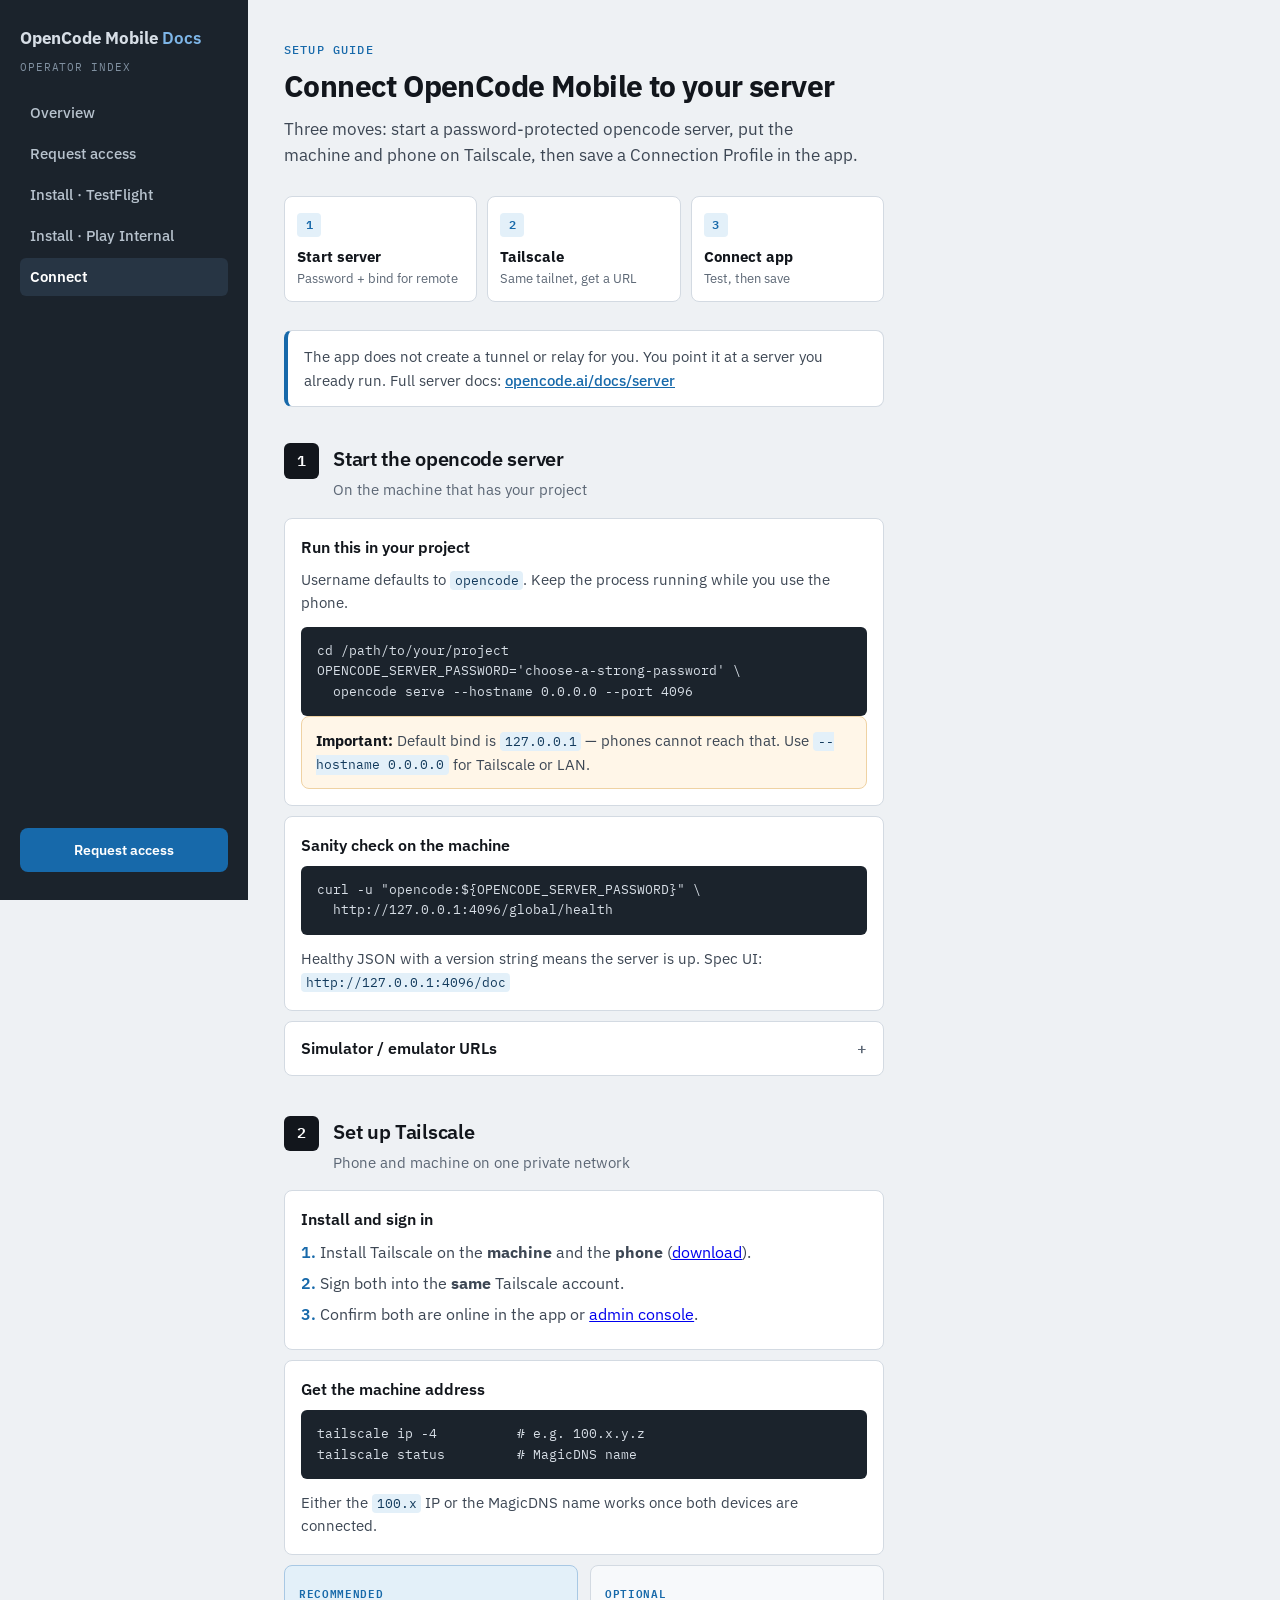
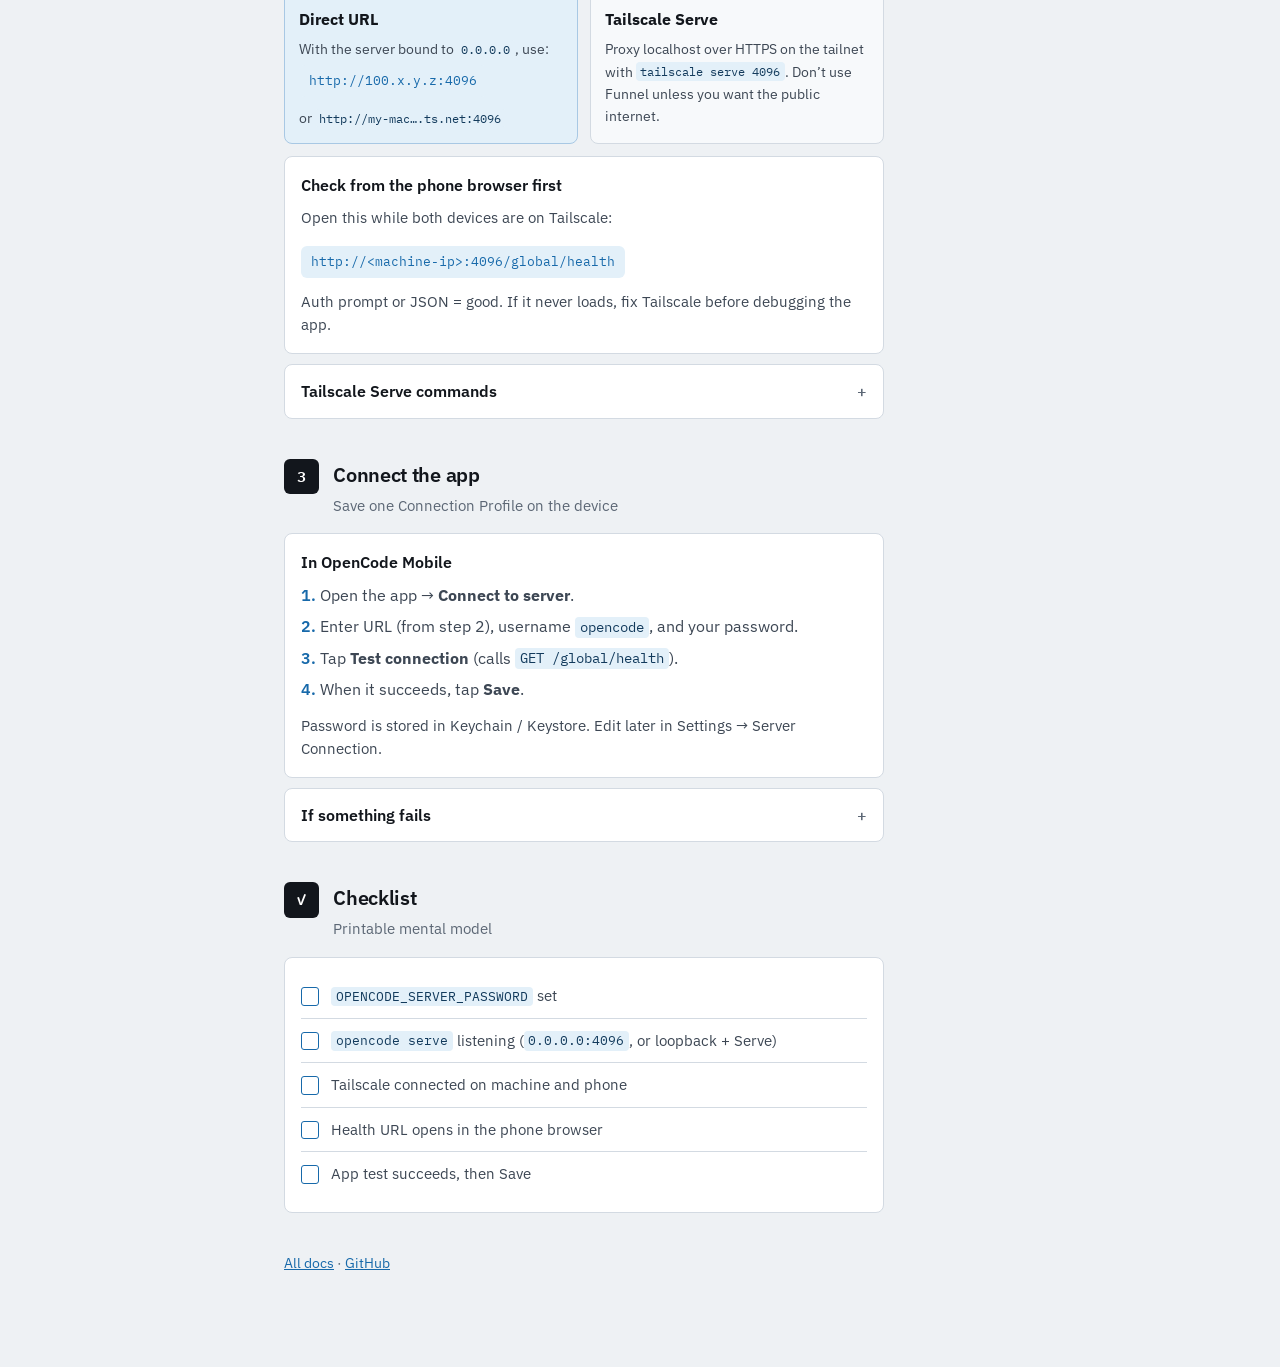
==== connecting/index.html @ 9c643775 "Open the platform chooser only from the Request access CTA. Co-authored-by: Cursor <cursoragent@curs" ====
<!doctype html>
<html lang="en">
<head>
<meta charset="utf-8">
<meta name="viewport" content="width=device-width, initial-scale=1">
<title>Connect OpenCode Mobile</title>
<link rel="preconnect" href="https://fonts.googleapis.com">
<link rel="preconnect" href="https://fonts.gstatic.com" crossorigin>
<link href="https://fonts.googleapis.com/css2?family=IBM+Plex+Mono:wght@400;500;600&family=IBM+Plex+Sans:wght@400;500;600;700&display=swap" rel="stylesheet">
<link rel="stylesheet" href="../assets/site.css">
</head>
<body>
  <div class="shell">
    <aside class="site-rail">
      <a class="site-brand" href="../">OpenCode Mobile <span>Docs</span></a>
      <div class="site-tag">Operator index</div>
      <nav class="site-nav" aria-label="Site">
        <a href="../">Overview</a>
        <a href="../request-access/">Request access</a>
        <a href="../install-testflight/">Install · TestFlight</a>
        <a href="../install-play-internal/">Install · Play Internal</a>
        <a href="../connecting/" aria-current="page">Connect</a>
      </nav>
      <a class="site-access" href="../request-access/">Request access</a>
    </aside>
    <main class="page">
    <div class="eyebrow">Setup guide</div>
    <h1>Connect OpenCode Mobile to your server</h1>
    <p class="lede">
      Three moves: start a password-protected opencode server, put the machine and phone on Tailscale, then save a Connection Profile in the app.
    </p>

    <div class="path" aria-label="Steps">
      <a href="#server">
        <span class="n">1</span>
        <strong>Start server</strong>
        <span>Password + bind for remote</span>
      </a>
      <a href="#tailscale">
        <span class="n">2</span>
        <strong>Tailscale</strong>
        <span>Same tailnet, get a URL</span>
      </a>
      <a href="#app">
        <span class="n">3</span>
        <strong>Connect app</strong>
        <span>Test, then save</span>
      </a>
    </div>

    <p class="note">
      The app does not create a tunnel or relay for you. You point it at a server you already run.
      Full server docs: <a href="https://opencode.ai/docs/server/">opencode.ai/docs/server</a>
    </p>

    <section id="server">
      <div class="section-head">
        <div class="step-badge">1</div>
        <div>
          <h2>Start the opencode server</h2>
          <p>On the machine that has your project</p>
        </div>
      </div>

      <div class="card">
        <h3>Run this in your project</h3>
        <p>Username defaults to <code>opencode</code>. Keep the process running while you use the phone.</p>
        <pre><code>cd /path/to/your/project
OPENCODE_SERVER_PASSWORD='choose-a-strong-password' \
  opencode serve --hostname 0.0.0.0 --port 4096</code></pre>
        <p class="callout">
          <strong>Important:</strong> Default bind is <code>127.0.0.1</code> — phones cannot reach that.
          Use <code>--hostname 0.0.0.0</code> for Tailscale or LAN.
        </p>
      </div>

      <div class="card">
        <h3>Sanity check on the machine</h3>
        <pre><code>curl -u "opencode:${OPENCODE_SERVER_PASSWORD}" \
  http://127.0.0.1:4096/global/health</code></pre>
        <p style="margin-top:12px;margin-bottom:0">Healthy JSON with a version string means the server is up. Spec UI: <code>http://127.0.0.1:4096/doc</code></p>
      </div>

      <details>
        <summary>Simulator / emulator URLs</summary>
        <div class="body">
          <table>
            <thead>
              <tr><th>Target</th><th>Base URL</th></tr>
            </thead>
            <tbody>
              <tr><td>iOS Simulator (same Mac)</td><td><code>http://127.0.0.1:4096</code></td></tr>
              <tr><td>Android emulator</td><td><code>http://10.0.2.2:4096</code></td></tr>
              <tr><td>Physical phone</td><td>Tailscale URL in step 2</td></tr>
            </tbody>
          </table>
          <p style="margin:12px 0 0;color:var(--ink-soft);font-size:0.92rem">
            Don’t expose plain public HTTP on the open internet.
          </p>
        </div>
      </details>
    </section>

    <section id="tailscale">
      <div class="section-head">
        <div class="step-badge">2</div>
        <div>
          <h2>Set up Tailscale</h2>
          <p>Phone and machine on one private network</p>
        </div>
      </div>

      <div class="card">
        <h3>Install and sign in</h3>
        <ol class="clean">
          <li>Install Tailscale on the <strong>machine</strong> and the <strong>phone</strong> (<a href="https://tailscale.com/download">download</a>).</li>
          <li>Sign both into the <strong>same</strong> Tailscale account.</li>
          <li>Confirm both are online in the app or <a href="https://login.tailscale.com/admin/machines">admin console</a>.</li>
        </ol>
      </div>

      <div class="card">
        <h3>Get the machine address</h3>
        <pre><code>tailscale ip -4          # e.g. 100.x.y.z
tailscale status         # MagicDNS name</code></pre>
        <p style="margin-top:12px;margin-bottom:0">
          Either the <code>100.x</code> IP or the MagicDNS name works once both devices are connected.
        </p>
      </div>

      <div class="grid-2">
        <div class="option preferred">
          <span class="label">Recommended</span>
          <h3>Direct URL</h3>
          <p>With the server bound to <code>0.0.0.0</code>, use:</p>
          <div class="url-pill">http://100.x.y.z:4096</div>
          <p style="margin-top:10px">or <code>http://my-mac….ts.net:4096</code></p>
        </div>
        <div class="option">
          <span class="label">Optional</span>
          <h3>Tailscale Serve</h3>
          <p>Proxy localhost over HTTPS on the tailnet with <code>tailscale serve 4096</code>. Don’t use Funnel unless you want the public internet.</p>
        </div>
      </div>

      <div class="card" style="margin-top:12px">
        <h3>Check from the phone browser first</h3>
        <p>Open this while both devices are on Tailscale:</p>
        <div class="url-pill">http://&lt;machine-ip&gt;:4096/global/health</div>
        <p style="margin-top:12px;margin-bottom:0">
          Auth prompt or JSON = good. If it never loads, fix Tailscale before debugging the app.
        </p>
      </div>

      <details>
        <summary>Tailscale Serve commands</summary>
        <div class="body">
          <pre><code># Terminal 1 — loopback is fine behind Serve
OPENCODE_SERVER_PASSWORD='…' \
  opencode serve --hostname 127.0.0.1 --port 4096

# Terminal 2
tailscale serve 4096</code></pre>
          <p style="margin:12px 0 0;color:var(--ink-soft);font-size:0.92rem">
            Use the HTTPS URL Tailscale prints. Needs HTTPS certs enabled for the tailnet.
            See <a href="https://tailscale.com/docs/features/tailscale-serve">Tailscale Serve</a>.
          </p>
        </div>
      </details>
    </section>

    <section id="app">
      <div class="section-head">
        <div class="step-badge">3</div>
        <div>
          <h2>Connect the app</h2>
          <p>Save one Connection Profile on the device</p>
        </div>
      </div>

      <div class="card">
        <h3>In OpenCode Mobile</h3>
        <ol class="clean">
          <li>Open the app → <strong>Connect to server</strong>.</li>
          <li>Enter URL (from step 2), username <code>opencode</code>, and your password.</li>
          <li>Tap <strong>Test connection</strong> (calls <code>GET /global/health</code>).</li>
          <li>When it succeeds, tap <strong>Save</strong>.</li>
        </ol>
        <p style="margin-top:12px;margin-bottom:0">
          Password is stored in Keychain / Keystore. Edit later in Settings → Server Connection.
        </p>
      </div>

      <details>
        <summary>If something fails</summary>
        <div class="body">
          <table>
            <thead>
              <tr><th>Symptom</th><th>Likely cause</th></tr>
            </thead>
            <tbody>
              <tr>
                <td>Unreachable / timeout</td>
                <td>Server down; still on <code>127.0.0.1</code>; Tailscale offline; wrong IP/port</td>
              </tr>
              <tr>
                <td>Authentication failed</td>
                <td>Wrong password or username</td>
              </tr>
              <tr>
                <td>Works in simulator, not phone</td>
                <td>Phone needs Tailscale URL, not localhost</td>
              </tr>
              <tr>
                <td>Android emulator can’t reach host</td>
                <td>Use <code>http://10.0.2.2:4096</code></td>
              </tr>
            </tbody>
          </table>
        </div>
      </details>
    </section>

    <section id="checklist">
      <div class="section-head">
        <div class="step-badge">✓</div>
        <div>
          <h2>Checklist</h2>
          <p>Printable mental model</p>
        </div>
      </div>
      <div class="card">
        <ul class="checklist">
          <li><span class="box" aria-hidden="true"></span><span><code>OPENCODE_SERVER_PASSWORD</code> set</span></li>
          <li><span class="box" aria-hidden="true"></span><span><code>opencode serve</code> listening (<code>0.0.0.0:4096</code>, or loopback + Serve)</span></li>
          <li><span class="box" aria-hidden="true"></span><span>Tailscale connected on machine and phone</span></li>
          <li><span class="box" aria-hidden="true"></span><span>Health URL opens in the phone browser</span></li>
          <li><span class="box" aria-hidden="true"></span><span>App test succeeds, then Save</span></li>
        </ul>
      </div>
    </section>

    <p class="footer">
      <a href="../">All docs</a>
      · <a href="https://github.com/opencode-mobile/opencode-mobile-docs">GitHub</a>
    </p>
  </main>
  </div>
</body>
</html>
---- assets/site.css ----
:root {
  --ink: #12161c;
  --ink-soft: #3d4754;
  --muted: #5c6775;
  --line: #d3dae2;
  --paper: #eef1f4;
  --card: #ffffff;
  --accent: #1769aa;
  --accent-soft: #e3f0f9;
  --rail: #1b232c;
  --rail-ink: #d7dee6;
  --rail-muted: #8090a0;
  --warn-bg: #fff6e8;
  --warn-ink: #7a4a00;
  --warn-line: #efd2a3;
  --code-bg: #1b232c;
  --code-ink: #d7dee6;
  --radius: 8px;
  --shadow: none;
  --rail-width: 248px;
}

* { box-sizing: border-box; }

body {
  margin: 0;
  font-family: "IBM Plex Sans", ui-sans-serif, system-ui, -apple-system, "Segoe UI", sans-serif;
  background: var(--paper);
  color: var(--ink);
  line-height: 1.55;
}

.shell {
  display: grid;
  grid-template-columns: var(--rail-width) 1fr;
  min-height: 100vh;
}

.site-rail {
  position: sticky;
  top: 0;
  height: 100vh;
  overflow: auto;
  background: var(--rail);
  color: var(--rail-ink);
  padding: 28px 20px;
  display: flex;
  flex-direction: column;
}

.site-brand {
  text-decoration: none;
  color: var(--rail-ink);
  font-weight: 700;
  font-size: 1.05rem;
  letter-spacing: -0.01em;
  line-height: 1.25;
}

.site-brand:hover { color: #fff; }

.site-brand span {
  color: #7eb6e8;
  font-weight: 600;
}

.site-tag {
  font-family: "IBM Plex Mono", ui-monospace, monospace;
  font-size: 0.7rem;
  letter-spacing: 0.08em;
  text-transform: uppercase;
  color: var(--rail-muted);
  margin: 10px 0 18px;
}

.site-nav {
  display: flex;
  flex-direction: column;
  gap: 2px;
}

.site-nav a {
  text-decoration: none;
  color: #b7c2cd;
  font-size: 0.92rem;
  font-weight: 500;
  padding: 8px 10px;
  border-radius: 6px;
  transition: background 0.15s ease, color 0.15s ease;
}

.site-nav a:hover {
  background: rgba(126, 182, 232, 0.12);
  color: #fff;
}

.site-nav a[aria-current="page"] {
  background: rgba(126, 182, 232, 0.12);
  color: #fff;
  font-weight: 600;
}

.site-access {
  margin-top: auto;
  display: block;
  width: 100%;
  text-align: center;
  text-decoration: none;
  background: var(--accent);
  color: #fff;
  font-family: inherit;
  font-size: 0.9rem;
  font-weight: 600;
  padding: 11px 14px;
  border: 0;
  border-radius: 8px;
  cursor: pointer;
  transition: background 0.15s ease;
}

.site-access:hover {
  background: #125890;
  color: #fff;
}

.site-access[aria-current="page"] {
  background: #fff;
  color: var(--rail);
}

.page {
  max-width: 42rem;
  padding: 36px 36px 80px;
  min-width: 0;
}

.eyebrow {
  display: inline-flex;
  align-items: center;
  gap: 8px;
  font-family: "IBM Plex Mono", ui-monospace, monospace;
  font-size: 0.72rem;
  font-weight: 500;
  letter-spacing: 0.1em;
  text-transform: uppercase;
  color: var(--accent);
  margin-bottom: 10px;
}

h1 {
  font-size: clamp(1.75rem, 3.5vw, 1.85rem);
  font-weight: 700;
  line-height: 1.2;
  letter-spacing: -0.02em;
  margin: 0 0 12px;
}

.lede {
  font-size: 1.05rem;
  color: var(--ink-soft);
  margin: 0 0 28px;
  max-width: 36rem;
}

.path {
  display: grid;
  grid-template-columns: repeat(3, 1fr);
  gap: 10px;
  margin-bottom: 28px;
}

.path.cols-4 {
  grid-template-columns: repeat(2, 1fr);
}

.path a,
a.card {
  text-decoration: none;
  color: inherit;
  background: var(--card);
  border: 1px solid var(--line);
  border-radius: var(--radius);
  padding: 14px 12px;
  transition: border-color 0.15s ease, background 0.15s ease;
}

a.card {
  display: block;
  padding: 16px;
  margin-bottom: 10px;
}

.path a:hover,
a.card:hover {
  border-color: var(--accent);
  background: #f5f8fb;
}

.path .n {
  display: inline-flex;
  width: 1.5rem;
  height: 1.5rem;
  align-items: center;
  justify-content: center;
  border-radius: 4px;
  background: var(--accent-soft);
  color: var(--accent);
  font-family: "IBM Plex Mono", ui-monospace, monospace;
  font-size: 0.75rem;
  font-weight: 600;
  margin-bottom: 8px;
}

.path strong,
a.card strong {
  display: block;
  font-size: 0.95rem;
  margin-bottom: 2px;
}

a.card strong { font-size: 1.02rem; margin-bottom: 4px; }

.path span,
a.card span {
  display: block;
  font-size: 0.8rem;
  color: var(--muted);
  line-height: 1.35;
}

a.card span { font-size: 0.95rem; }

.card-list { margin-bottom: 28px; }

.manifest {
  background: var(--card);
  border: 1px solid var(--line);
  border-radius: var(--radius);
  overflow: hidden;
  margin-bottom: 28px;
}

.manifest-row {
  display: grid;
  grid-template-columns: 88px 1fr auto;
  gap: 16px;
  align-items: baseline;
  padding: 15px 16px;
  text-decoration: none;
  color: inherit;
  border-bottom: 1px solid var(--line);
  transition: background 0.15s ease;
}

.manifest-row:last-child { border-bottom: 0; }

.manifest-row:hover { background: #f5f8fb; }

.manifest-row .code {
  font-family: "IBM Plex Mono", ui-monospace, monospace;
  font-size: 0.76rem;
  color: var(--accent);
  font-weight: 500;
}

.manifest-row strong {
  display: block;
  font-size: 1.02rem;
  margin-bottom: 2px;
}

.manifest-row em {
  font-style: normal;
  color: var(--muted);
  font-size: 0.9rem;
}

.manifest-row .arrow {
  font-family: "IBM Plex Mono", ui-monospace, monospace;
  color: #9aa7b5;
}

.note {
  background: var(--card);
  border: 1px solid var(--line);
  border-left: 4px solid var(--accent);
  border-radius: var(--radius);
  padding: 14px 16px;
  color: var(--ink-soft);
  font-size: 0.95rem;
  margin-bottom: 36px;
}

.note a { color: var(--accent); font-weight: 500; }

section { margin-bottom: 40px; }

.section-head {
  display: flex;
  align-items: flex-start;
  gap: 14px;
  margin-bottom: 16px;
}

.step-badge {
  flex: 0 0 auto;
  width: 2.2rem;
  height: 2.2rem;
  border-radius: 6px;
  background: var(--ink);
  color: #fff;
  display: grid;
  place-items: center;
  font-family: "IBM Plex Mono", ui-monospace, monospace;
  font-weight: 600;
  font-size: 0.95rem;
}

.section-head h2 {
  font-size: 1.25rem;
  font-weight: 600;
  margin: 0 0 4px;
  letter-spacing: -0.015em;
}

.section-head p {
  margin: 0;
  color: var(--muted);
  font-size: 0.95rem;
}

.card {
  background: var(--card);
  border: 1px solid var(--line);
  border-radius: var(--radius);
  padding: 16px;
  margin-bottom: 10px;
}

.card h3 {
  margin: 0 0 8px;
  font-size: 1rem;
  font-weight: 600;
}

.card p {
  margin: 0 0 12px;
  color: var(--ink-soft);
  font-size: 0.95rem;
}

.card p:last-child { margin-bottom: 0; }

.callout {
  background: var(--warn-bg);
  border: 1px solid var(--warn-line);
  color: var(--warn-ink);
  border-radius: var(--radius);
  padding: 12px 14px;
  font-size: 0.92rem;
  margin: 12px 0 0;
}

.callout strong { color: var(--ink); }

ol.clean, ul.clean {
  margin: 0;
  padding-left: 1.2rem;
  color: var(--ink-soft);
}

ol.clean li, ul.clean li { margin: 0.4rem 0; }

ol.clean li::marker, ul.clean li::marker {
  color: var(--accent);
  font-weight: 600;
}

pre {
  margin: 0;
  background: var(--code-bg);
  color: var(--code-ink);
  border-radius: 6px;
  padding: 14px 16px;
  overflow-x: auto;
  font-family: "IBM Plex Mono", ui-monospace, "SF Mono", Menlo, Consolas, monospace;
  font-size: 0.82rem;
  line-height: 1.55;
}

code {
  font-family: "IBM Plex Mono", ui-monospace, "SF Mono", Menlo, Consolas, monospace;
  font-size: 0.86em;
  background: var(--accent-soft);
  color: #123a5c;
  padding: 0.1em 0.35em;
  border-radius: 4px;
}

pre code {
  background: none;
  color: inherit;
  padding: 0;
  font-size: inherit;
}

.url-pill {
  display: inline-block;
  margin-top: 4px;
  background: var(--accent-soft);
  color: var(--accent);
  font-family: "IBM Plex Mono", ui-monospace, monospace;
  font-size: 0.82rem;
  padding: 6px 10px;
  border-radius: 6px;
}

.grid-2 {
  display: grid;
  grid-template-columns: 1fr 1fr;
  gap: 12px;
}

.option {
  border: 1px solid var(--line);
  border-radius: var(--radius);
  padding: 14px;
  background: #f7f9fb;
}

.option.preferred {
  border-color: #a8c8e4;
  background: var(--accent-soft);
}

.option .label {
  display: inline-block;
  font-family: "IBM Plex Mono", ui-monospace, monospace;
  font-size: 0.7rem;
  font-weight: 600;
  letter-spacing: 0.06em;
  text-transform: uppercase;
  color: var(--accent);
  margin-bottom: 6px;
}

.option h3 { margin: 0 0 6px; font-size: 1rem; }
.option p { margin: 0; font-size: 0.9rem; color: var(--ink-soft); }

details {
  background: var(--card);
  border: 1px solid var(--line);
  border-radius: var(--radius);
  padding: 0;
  margin-bottom: 12px;
  overflow: hidden;
}

details summary {
  cursor: pointer;
  list-style: none;
  padding: 14px 16px;
  font-weight: 600;
  color: var(--ink);
}

details summary::-webkit-details-marker { display: none; }

details summary::after {
  content: "+";
  float: right;
  color: var(--muted);
  font-weight: 500;
  font-family: "IBM Plex Mono", ui-monospace, monospace;
}

details[open] summary::after { content: "–"; }

details .body {
  padding: 0 16px 16px;
  border-top: 1px solid var(--line);
  padding-top: 14px;
}

table {
  width: 100%;
  border-collapse: collapse;
  font-size: 0.9rem;
}

th, td {
  text-align: left;
  vertical-align: top;
  padding: 10px 8px;
  border-bottom: 1px solid var(--line);
}

th {
  color: var(--muted);
  font-weight: 600;
  font-size: 0.72rem;
  text-transform: uppercase;
  letter-spacing: 0.06em;
  font-family: "IBM Plex Mono", ui-monospace, monospace;
}

.checklist {
  list-style: none;
  padding: 0;
  margin: 0;
}

.checklist li {
  display: flex;
  gap: 12px;
  align-items: flex-start;
  padding: 10px 0;
  border-bottom: 1px solid var(--line);
  color: var(--ink-soft);
  font-size: 0.95rem;
}

.checklist li:last-child { border-bottom: 0; }

.box {
  width: 1.15rem;
  height: 1.15rem;
  margin-top: 0.2rem;
  border: 1.5px solid var(--accent);
  border-radius: 3px;
  flex: 0 0 auto;
  background: #fff;
}

.footer {
  margin-top: 8px;
  color: var(--muted);
  font-size: 0.85rem;
}

.footer a { color: var(--accent); }

.figure {
  margin: 0 0 36px;
  background: var(--card);
  border: 1px solid var(--line);
  border-radius: var(--radius);
  overflow: hidden;
}

.figure img {
  display: block;
  width: 100%;
  height: auto;
  vertical-align: middle;
}

.figure figcaption {
  padding: 10px 14px;
  border-top: 1px solid var(--line);
  color: var(--muted);
  font-size: 0.85rem;
}

.group-label {
  display: inline-block;
  font-family: "IBM Plex Mono", ui-monospace, monospace;
  font-size: 0.7rem;
  font-weight: 600;
  letter-spacing: 0.08em;
  text-transform: uppercase;
  color: var(--muted);
  margin: 8px 0 10px;
}

.cta {
  display: inline-flex;
  align-items: center;
  justify-content: center;
  gap: 8px;
  margin-top: 4px;
  padding: 12px 18px;
  border: 0;
  border-radius: 8px;
  background: var(--ink);
  color: #fff;
  text-decoration: none;
  font-family: inherit;
  font-weight: 600;
  font-size: 0.95rem;
  cursor: pointer;
  transition: background 0.15s ease;
}

.cta:hover {
  background: var(--accent);
}

.cta-secondary {
  display: inline-block;
  margin-top: 14px;
  color: var(--accent);
  font-weight: 500;
  font-size: 0.92rem;
}

.dialog-backdrop::backdrop {
  background: rgba(18, 22, 28, 0.48);
}

.dialog-backdrop {
  border: 1px solid var(--line);
  border-radius: var(--radius);
  background: var(--card);
  color: var(--ink);
  padding: 0;
  width: min(24rem, calc(100vw - 2rem));
  box-shadow: none;
}

.dialog-backdrop[open] {
  display: block;
}

.dialog-panel {
  padding: 20px 20px 18px;
}

.dialog-panel h2 {
  margin: 0 0 6px;
  font-size: 1.15rem;
  font-weight: 600;
  letter-spacing: -0.015em;
}

.dialog-panel > p {
  margin: 0 0 16px;
  color: var(--ink-soft);
  font-size: 0.95rem;
}

.dialog-choices {
  display: grid;
  gap: 10px;
}

.dialog-choice {
  display: block;
  width: 100%;
  text-align: left;
  text-decoration: none;
  color: inherit;
  background: #f7f9fb;
  border: 1px solid var(--line);
  border-radius: var(--radius);
  padding: 14px 14px;
  font-family: inherit;
  cursor: pointer;
  transition: border-color 0.15s ease, background 0.15s ease;
}

.dialog-choice:hover {
  border-color: var(--accent);
  background: var(--accent-soft);
}

.dialog-choice strong {
  display: block;
  font-size: 1rem;
  margin-bottom: 2px;
}

.dialog-choice span {
  display: block;
  font-size: 0.88rem;
  color: var(--muted);
  line-height: 1.35;
}

.dialog-dismiss {
  display: block;
  width: 100%;
  margin-top: 14px;
  padding: 10px 12px;
  border: 0;
  background: transparent;
  color: var(--muted);
  font-family: inherit;
  font-size: 0.9rem;
  font-weight: 500;
  cursor: pointer;
}

.dialog-dismiss:hover {
  color: var(--ink);
}

@media (max-width: 860px) {
  .shell { grid-template-columns: 1fr; }
  .site-rail {
    position: relative;
    height: auto;
    padding: 20px 16px;
  }
  .site-access { margin-top: 20px; }
  .page { padding: 28px 20px 72px; }
}

@media (max-width: 640px) {
  .path, .grid-2, .path.cols-4 { grid-template-columns: 1fr; }
  .manifest-row {
    grid-template-columns: 1fr;
    gap: 4px;
  }
  .manifest-row .arrow { display: none; }
}
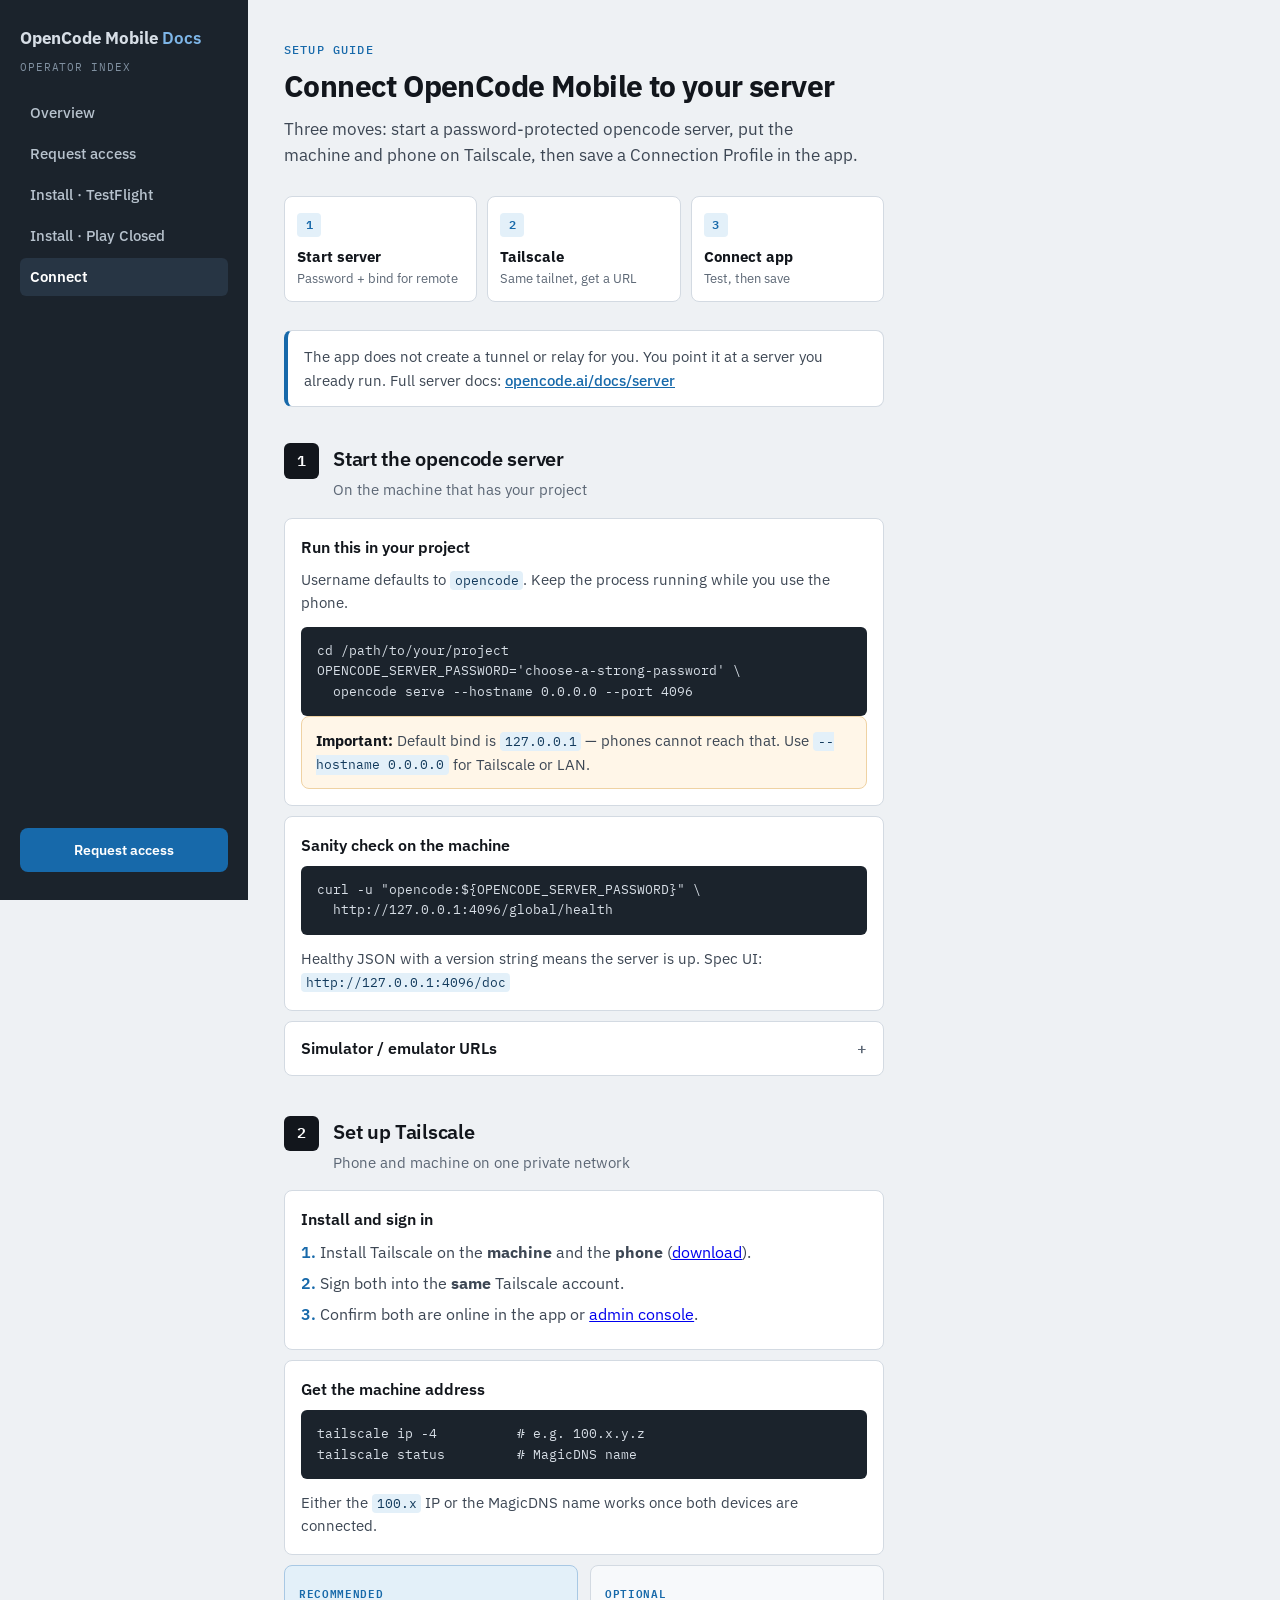
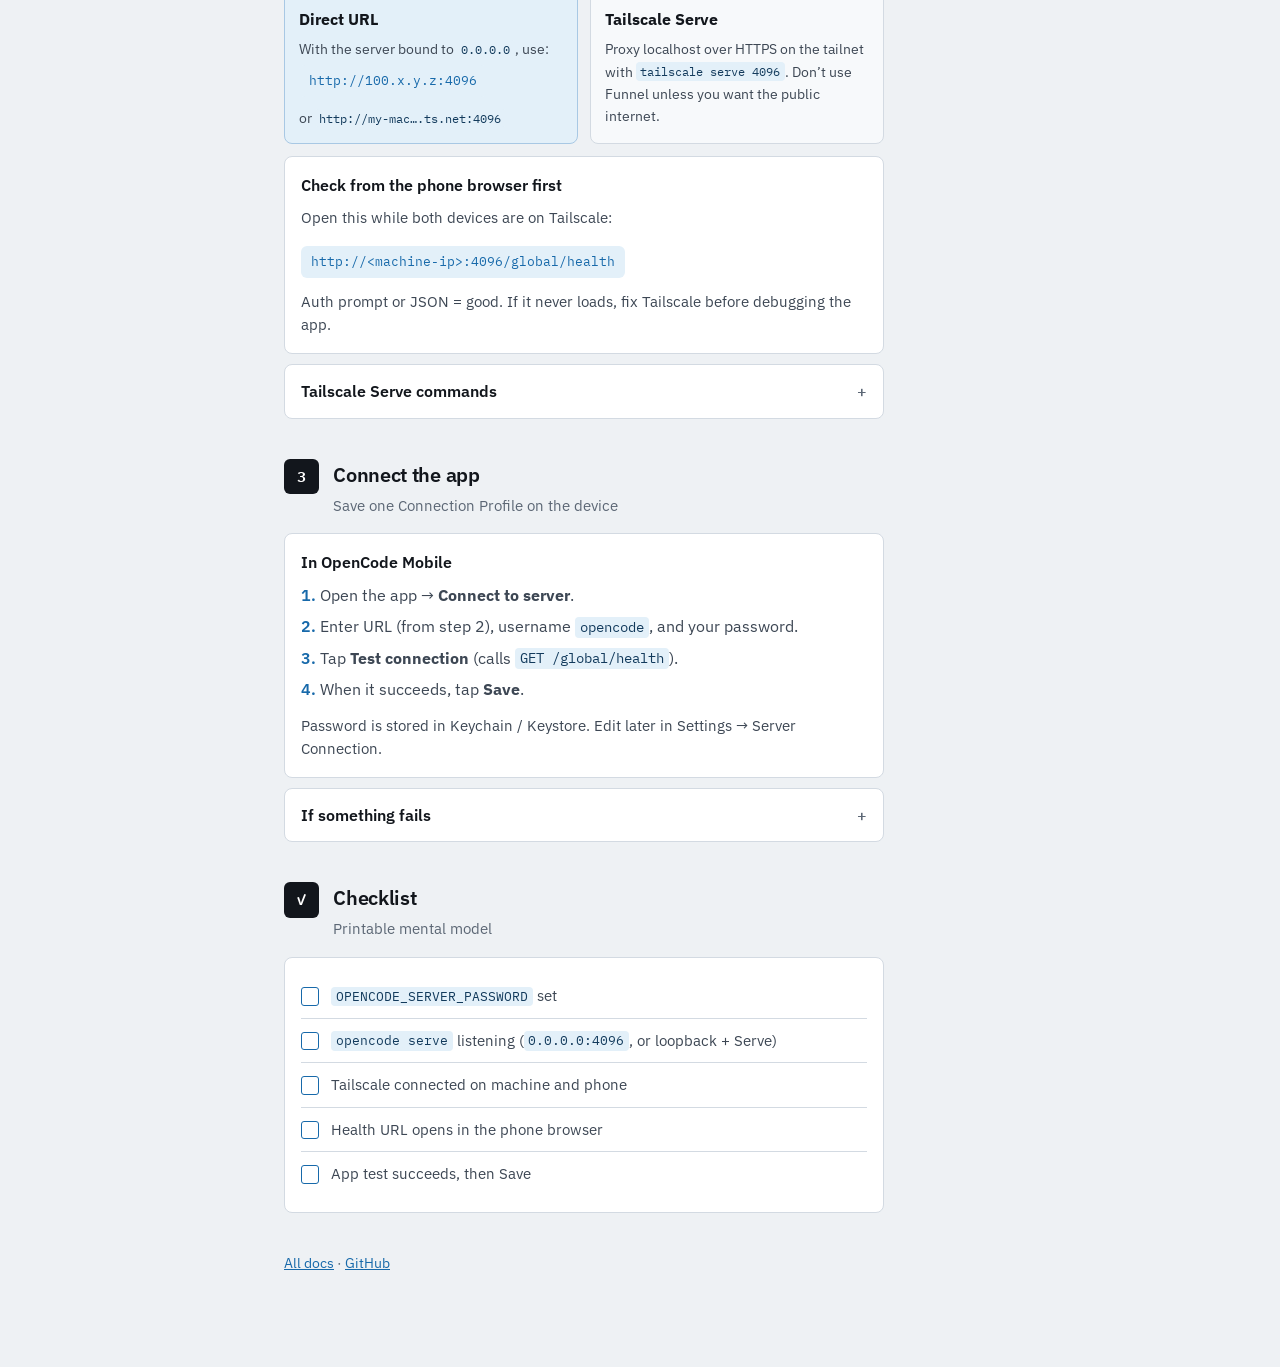
==== commit 7d4dee48: "Point Android installs at Play Closed testing and the store listing. Replace the Internal opt-in URL" ====
--- a/connecting/index.html
+++ b/connecting/index.html
@@ -18,7 +18,7 @@
         <a href="../">Overview</a>
         <a href="../request-access/">Request access</a>
         <a href="../install-testflight/">Install · TestFlight</a>
-        <a href="../install-play-internal/">Install · Play Internal</a>
+        <a href="../install-play-internal/">Install · Play Closed</a>
         <a href="../connecting/" aria-current="page">Connect</a>
       </nav>
       <a class="site-access" href="../request-access/">Request access</a>
--- a/assets/site.css
+++ b/assets/site.css
@@ -548,11 +548,28 @@
   overflow: hidden;
 }
 
+.figure-expand {
+  display: block;
+  width: 100%;
+  margin: 0;
+  padding: 0;
+  border: 0;
+  background: transparent;
+  cursor: zoom-in;
+  font: inherit;
+  color: inherit;
+  text-align: left;
+}
+
+.figure-expand:focus-visible {
+  outline: 2px solid var(--accent);
+  outline-offset: -2px;
+}
+
 .figure img {
   display: block;
   width: 100%;
   height: auto;
-  vertical-align: middle;
 }
 
 .figure figcaption {
@@ -560,6 +577,58 @@
   border-top: 1px solid var(--line);
   color: var(--muted);
   font-size: 0.85rem;
+}
+
+.lightbox-dialog {
+  border: 0;
+  padding: 0;
+  background: transparent;
+  max-width: min(96vw, 1400px);
+  width: 100%;
+}
+
+.lightbox-dialog::backdrop {
+  background: rgba(18, 22, 28, 0.72);
+}
+
+.lightbox-dialog[open] {
+  display: grid;
+  place-items: center;
+}
+
+.lightbox-frame {
+  position: relative;
+  margin: 0;
+  max-width: 100%;
+}
+
+.lightbox-frame img {
+  display: block;
+  max-width: 100%;
+  max-height: 90vh;
+  width: auto;
+  height: auto;
+  border-radius: var(--radius);
+  background: var(--card);
+}
+
+.lightbox-close {
+  position: absolute;
+  top: 10px;
+  right: 10px;
+  width: 2rem;
+  height: 2rem;
+  border: 0;
+  border-radius: 6px;
+  background: rgba(18, 22, 28, 0.72);
+  color: #fff;
+  font-size: 1.25rem;
+  line-height: 1;
+  cursor: pointer;
+}
+
+.lightbox-close:hover {
+  background: var(--accent);
 }
 
 .group-label {
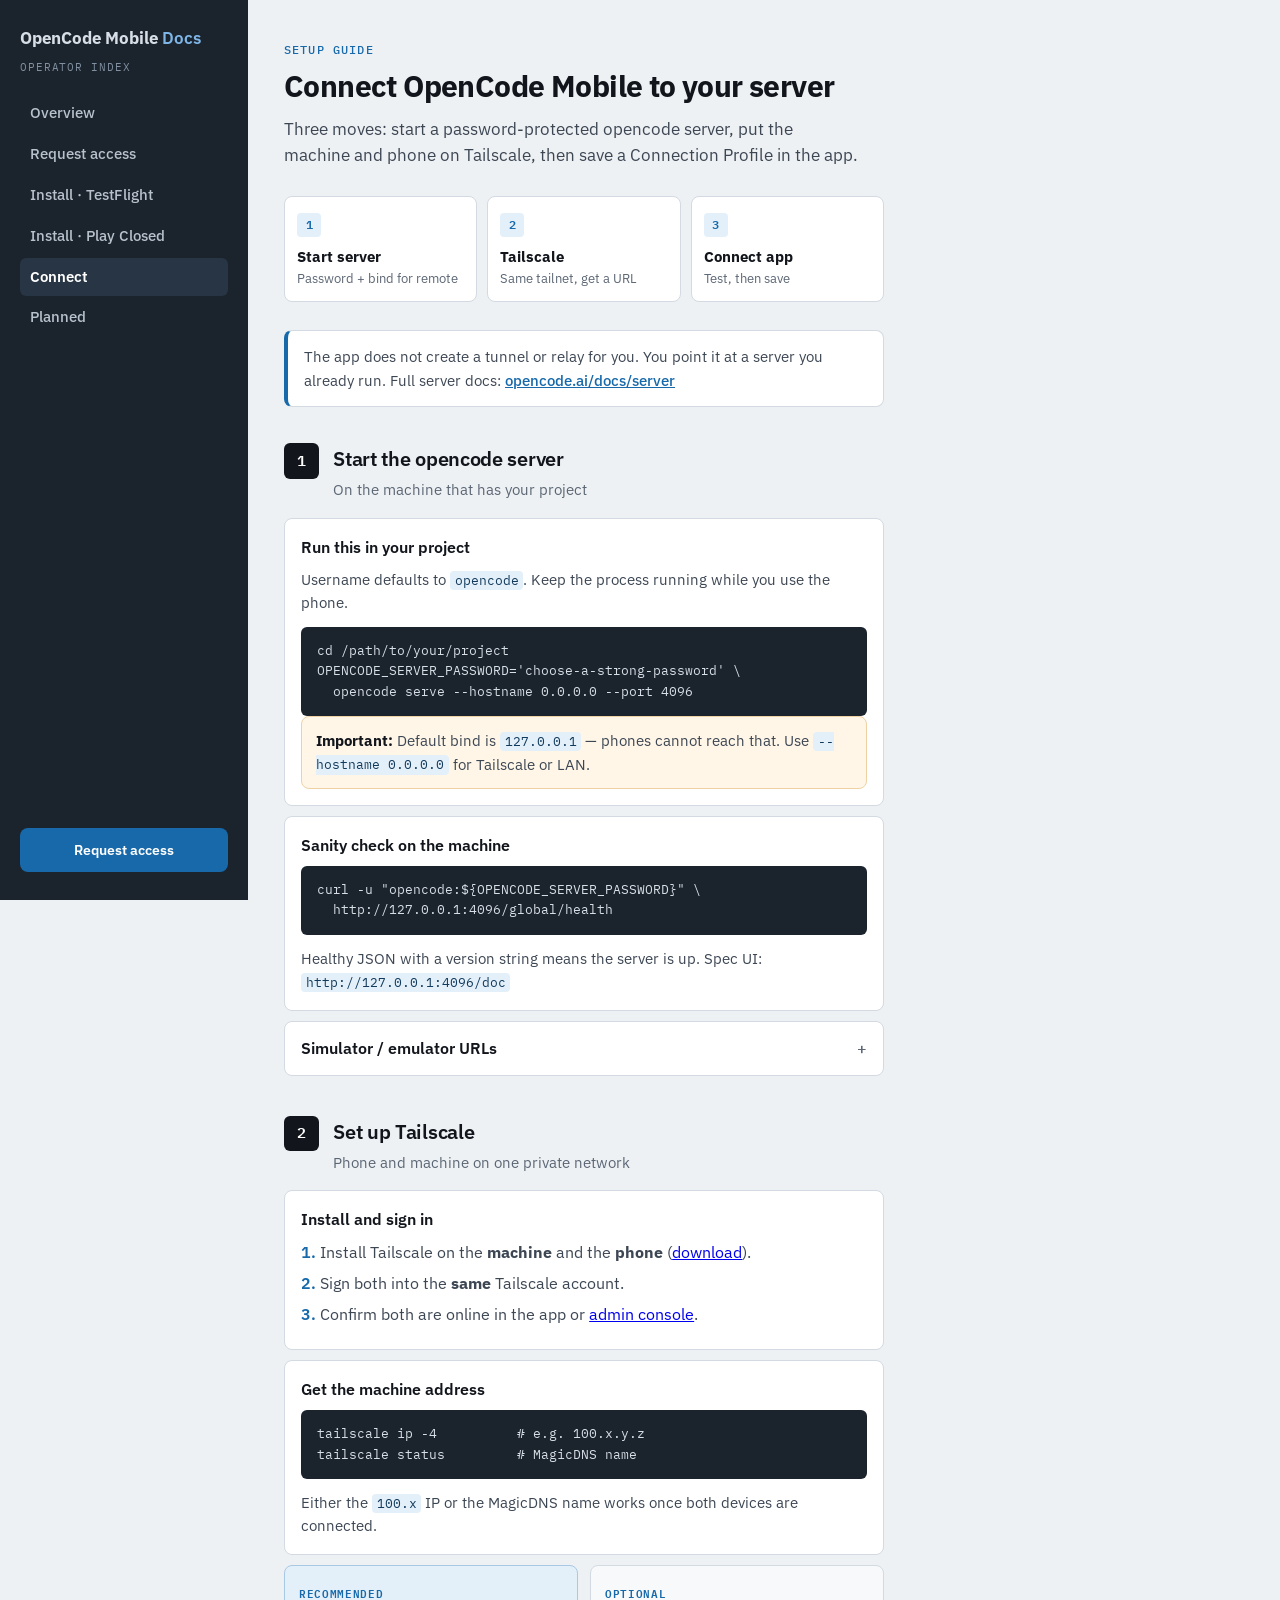
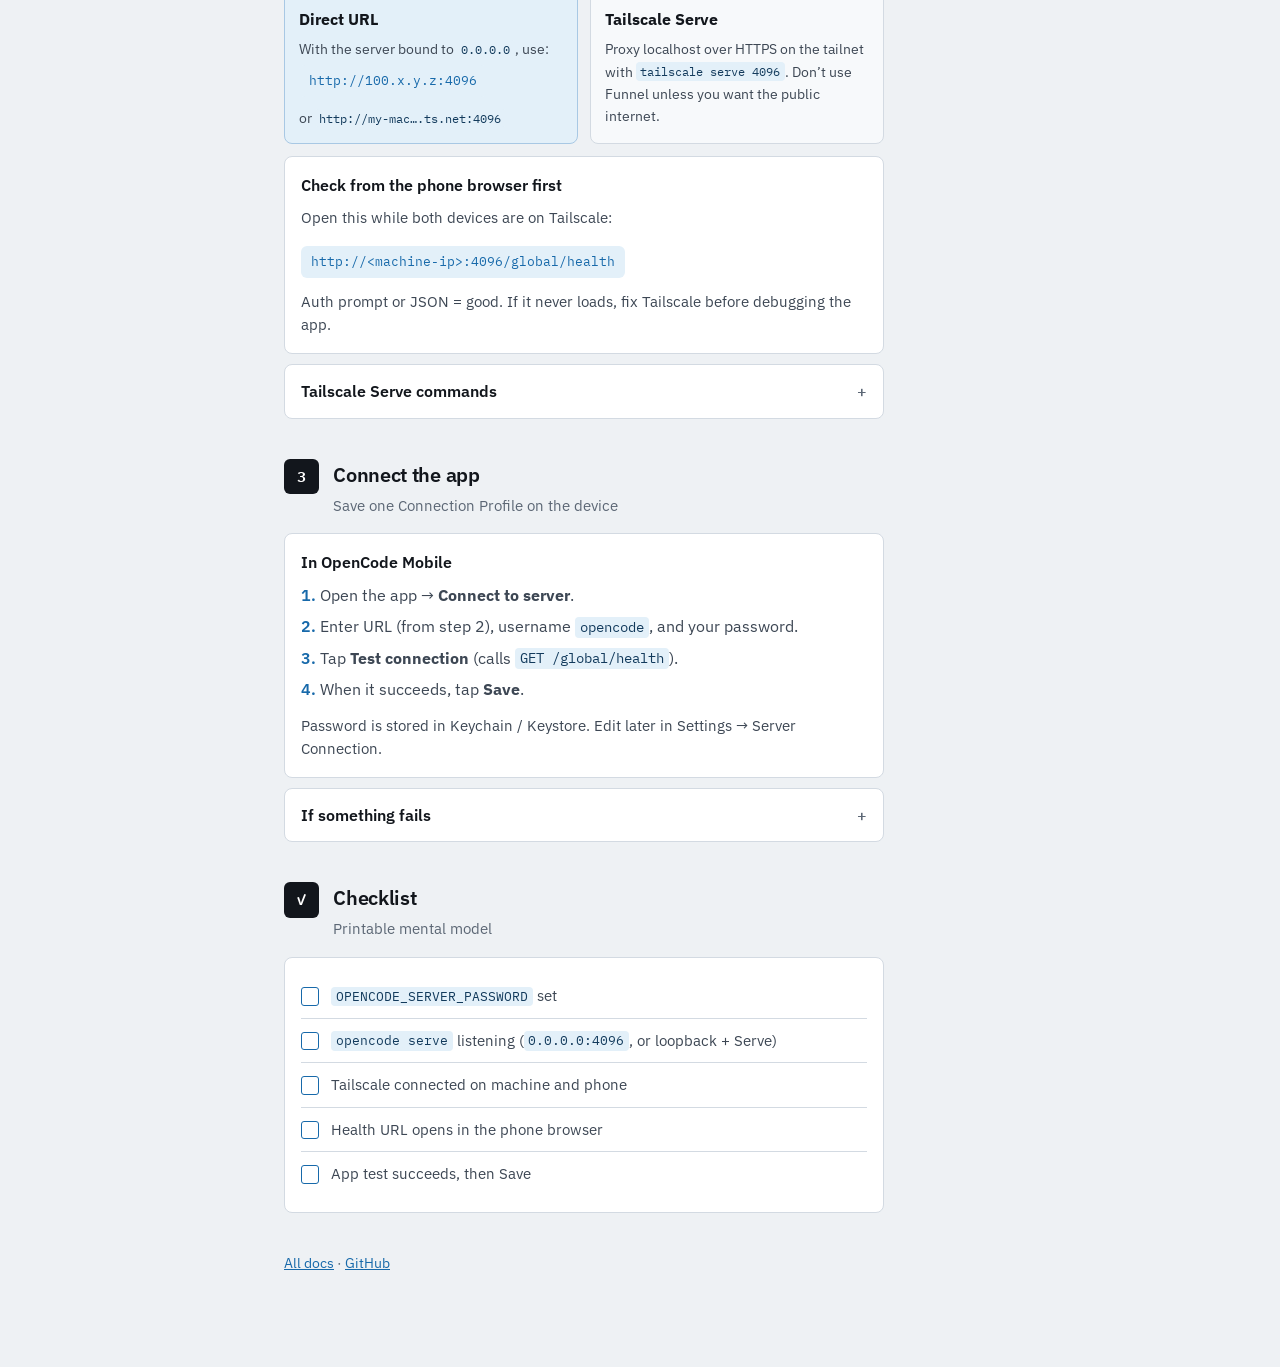
==== commit 680fcaa7: "Add a public planned-work page with a prioritized feature backlog. Co-authored-by: Cursor <cursorage" ====
--- a/connecting/index.html
+++ b/connecting/index.html
@@ -20,6 +20,7 @@
         <a href="../install-testflight/">Install · TestFlight</a>
         <a href="../install-play-internal/">Install · Play Closed</a>
         <a href="../connecting/" aria-current="page">Connect</a>
+        <a href="../planned/">Planned</a>
       </nav>
       <a class="site-access" href="../request-access/">Request access</a>
     </aside>
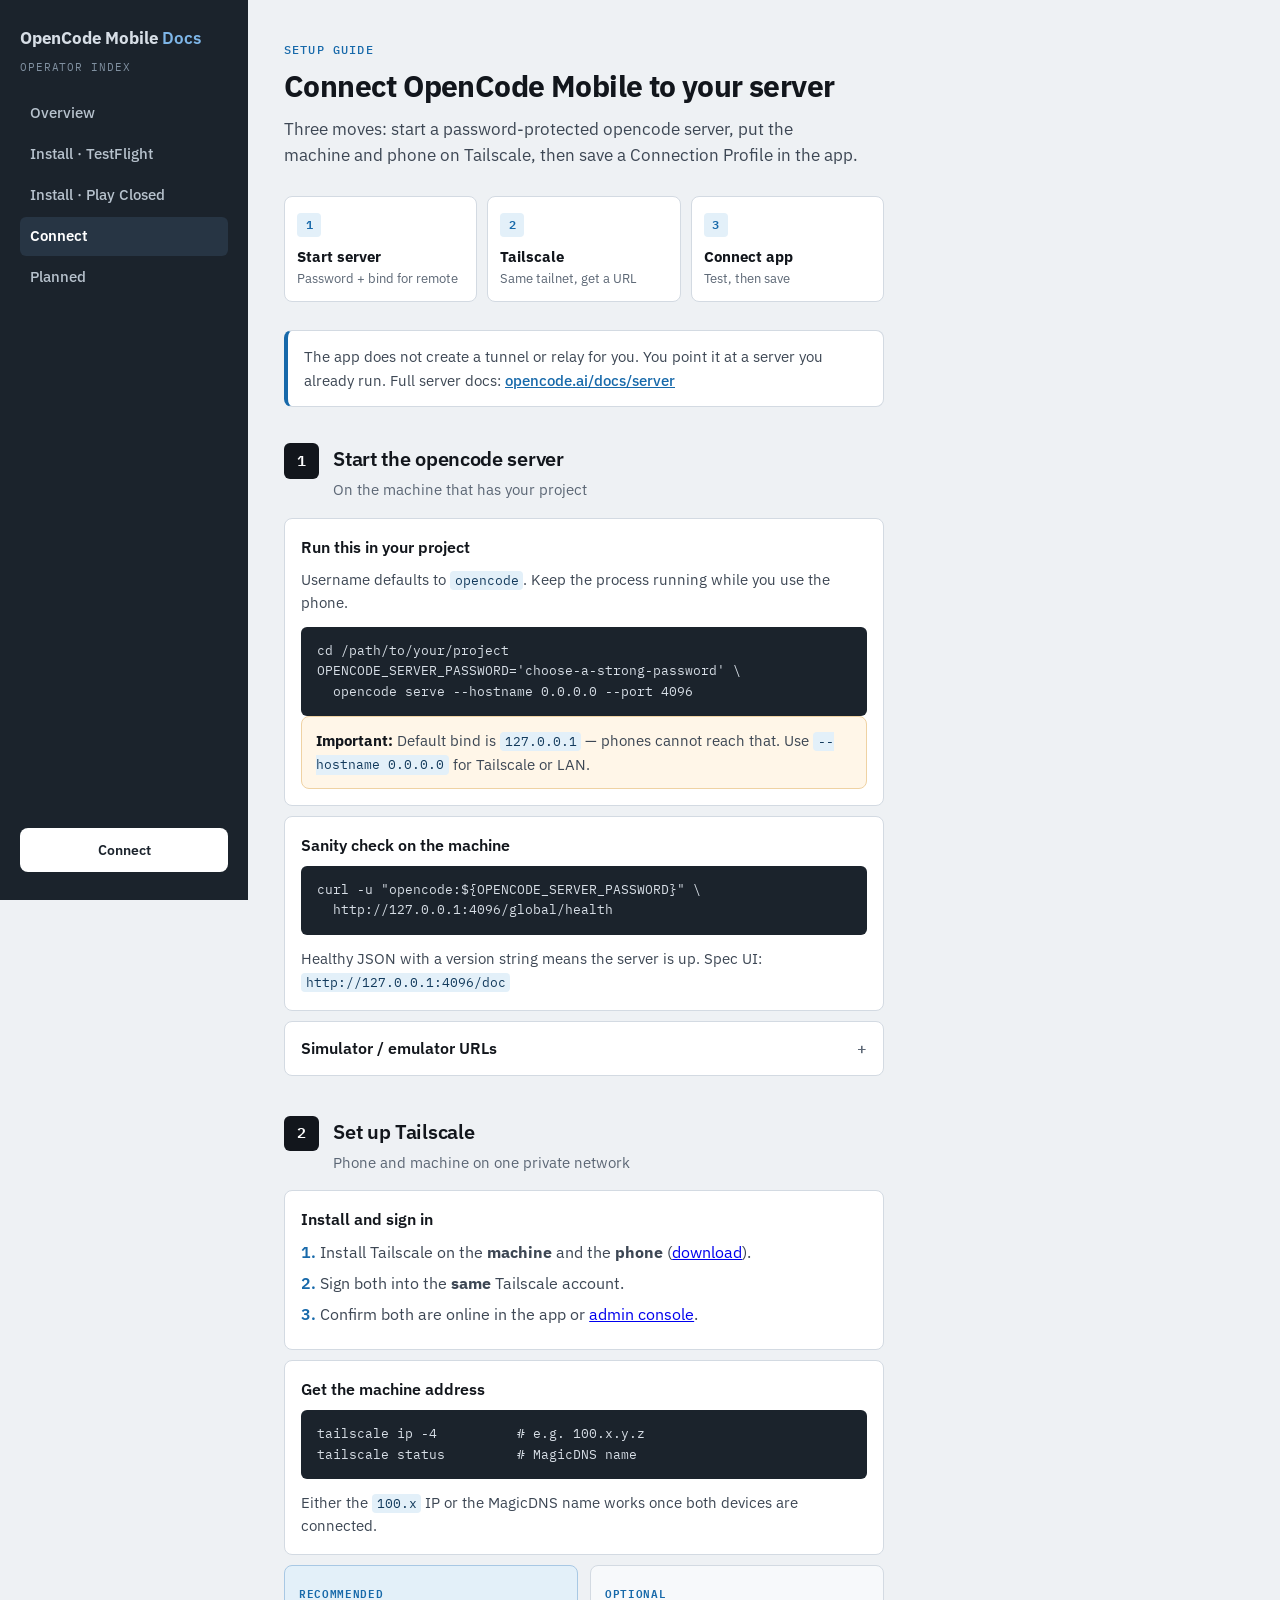
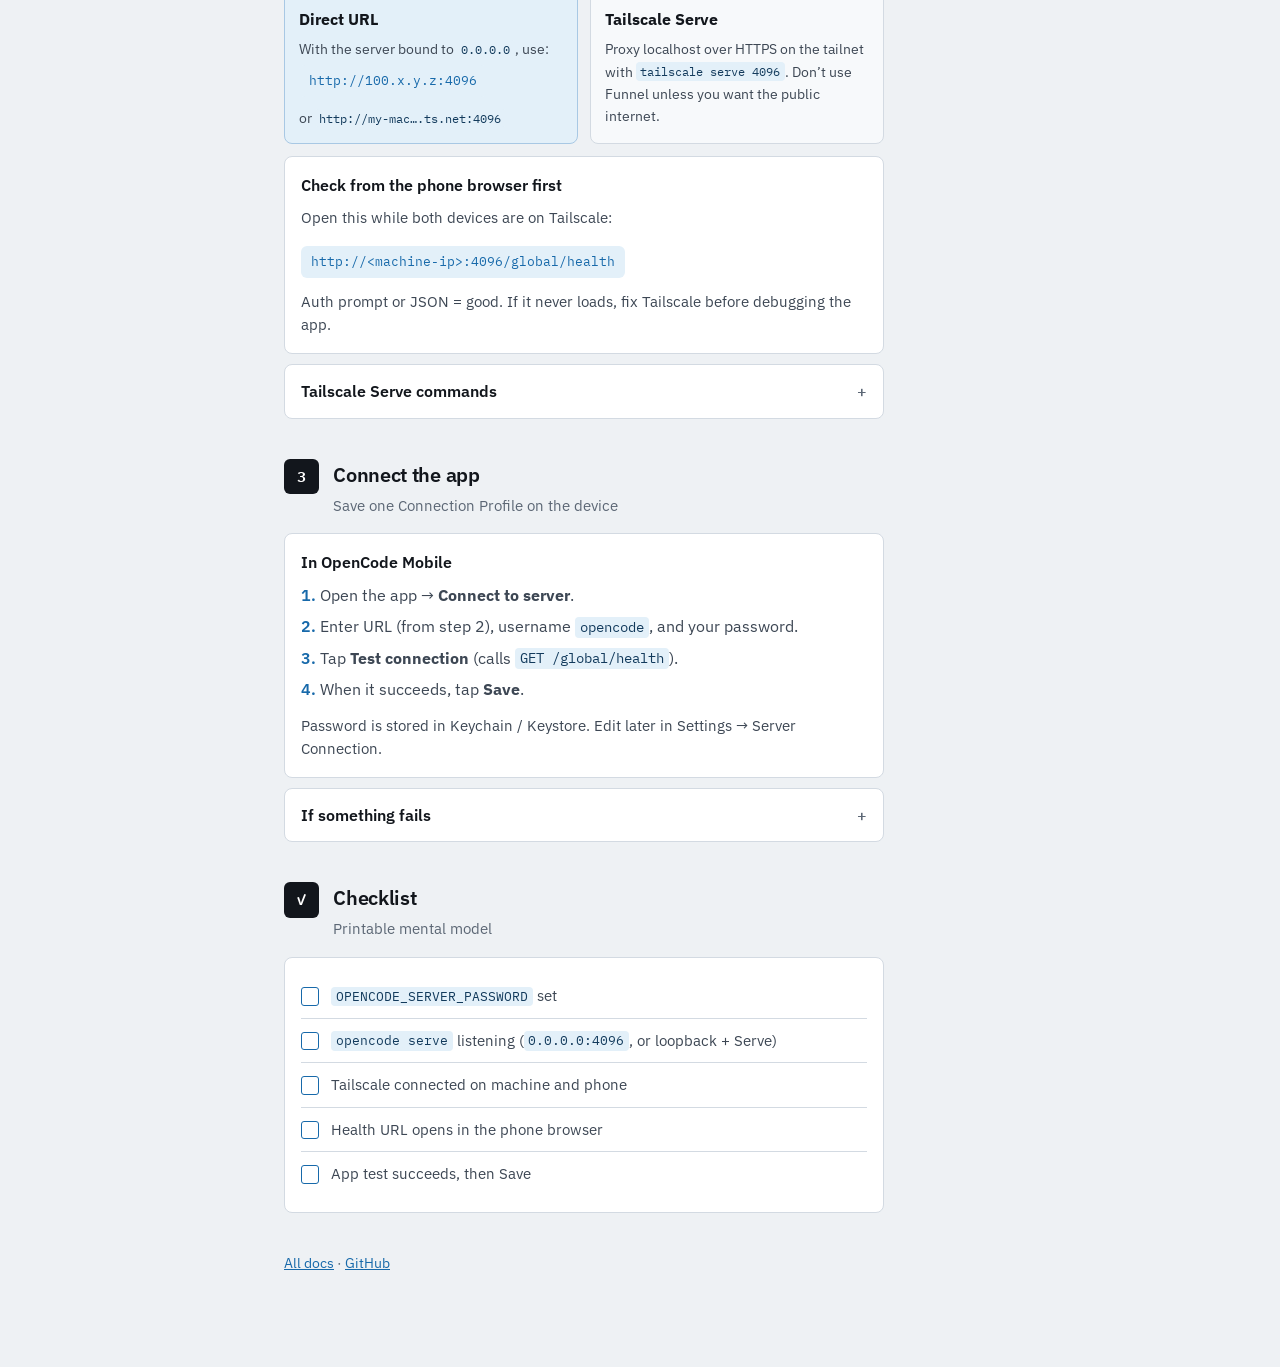
==== commit 02634414: "Drop the request-access flow now that both platforms are self-invite. Testers go straight to TestFli" ====
--- a/connecting/index.html
+++ b/connecting/index.html
@@ -16,13 +16,12 @@
       <div class="site-tag">Operator index</div>
       <nav class="site-nav" aria-label="Site">
         <a href="../">Overview</a>
-        <a href="../request-access/">Request access</a>
         <a href="../install-testflight/">Install · TestFlight</a>
         <a href="../install-play-internal/">Install · Play Closed</a>
         <a href="../connecting/" aria-current="page">Connect</a>
         <a href="../planned/">Planned</a>
       </nav>
-      <a class="site-access" href="../request-access/">Request access</a>
+      <a class="site-access" href="../connecting/" aria-current="page">Connect</a>
     </aside>
     <main class="page">
     <div class="eyebrow">Setup guide</div>
--- a/assets/site.css
+++ b/assets/site.css
@@ -673,97 +673,6 @@
   font-size: 0.92rem;
 }
 
-.dialog-backdrop::backdrop {
-  background: rgba(18, 22, 28, 0.48);
-}
-
-.dialog-backdrop {
-  border: 1px solid var(--line);
-  border-radius: var(--radius);
-  background: var(--card);
-  color: var(--ink);
-  padding: 0;
-  width: min(24rem, calc(100vw - 2rem));
-  box-shadow: none;
-}
-
-.dialog-backdrop[open] {
-  display: block;
-}
-
-.dialog-panel {
-  padding: 20px 20px 18px;
-}
-
-.dialog-panel h2 {
-  margin: 0 0 6px;
-  font-size: 1.15rem;
-  font-weight: 600;
-  letter-spacing: -0.015em;
-}
-
-.dialog-panel > p {
-  margin: 0 0 16px;
-  color: var(--ink-soft);
-  font-size: 0.95rem;
-}
-
-.dialog-choices {
-  display: grid;
-  gap: 10px;
-}
-
-.dialog-choice {
-  display: block;
-  width: 100%;
-  text-align: left;
-  text-decoration: none;
-  color: inherit;
-  background: #f7f9fb;
-  border: 1px solid var(--line);
-  border-radius: var(--radius);
-  padding: 14px 14px;
-  font-family: inherit;
-  cursor: pointer;
-  transition: border-color 0.15s ease, background 0.15s ease;
-}
-
-.dialog-choice:hover {
-  border-color: var(--accent);
-  background: var(--accent-soft);
-}
-
-.dialog-choice strong {
-  display: block;
-  font-size: 1rem;
-  margin-bottom: 2px;
-}
-
-.dialog-choice span {
-  display: block;
-  font-size: 0.88rem;
-  color: var(--muted);
-  line-height: 1.35;
-}
-
-.dialog-dismiss {
-  display: block;
-  width: 100%;
-  margin-top: 14px;
-  padding: 10px 12px;
-  border: 0;
-  background: transparent;
-  color: var(--muted);
-  font-family: inherit;
-  font-size: 0.9rem;
-  font-weight: 500;
-  cursor: pointer;
-}
-
-.dialog-dismiss:hover {
-  color: var(--ink);
-}
-
 @media (max-width: 860px) {
   .shell { grid-template-columns: 1fr; }
   .site-rail {
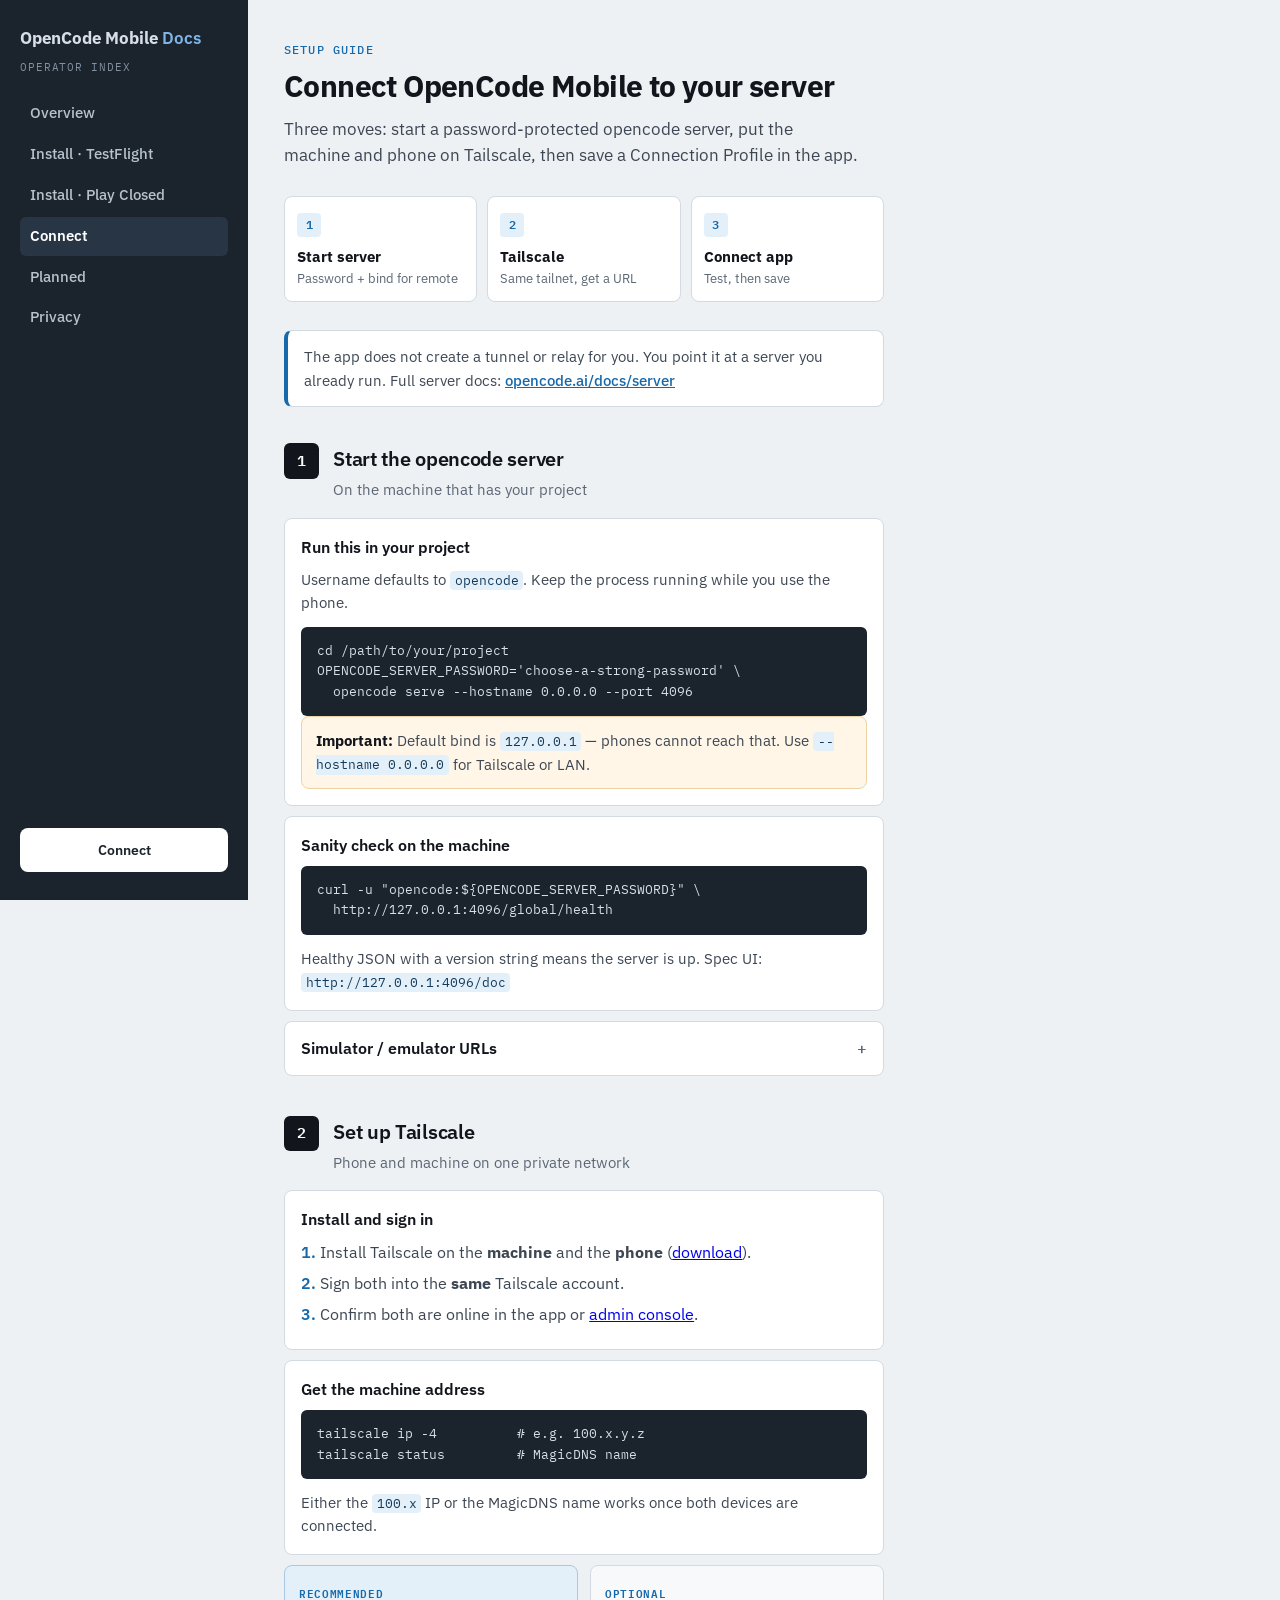
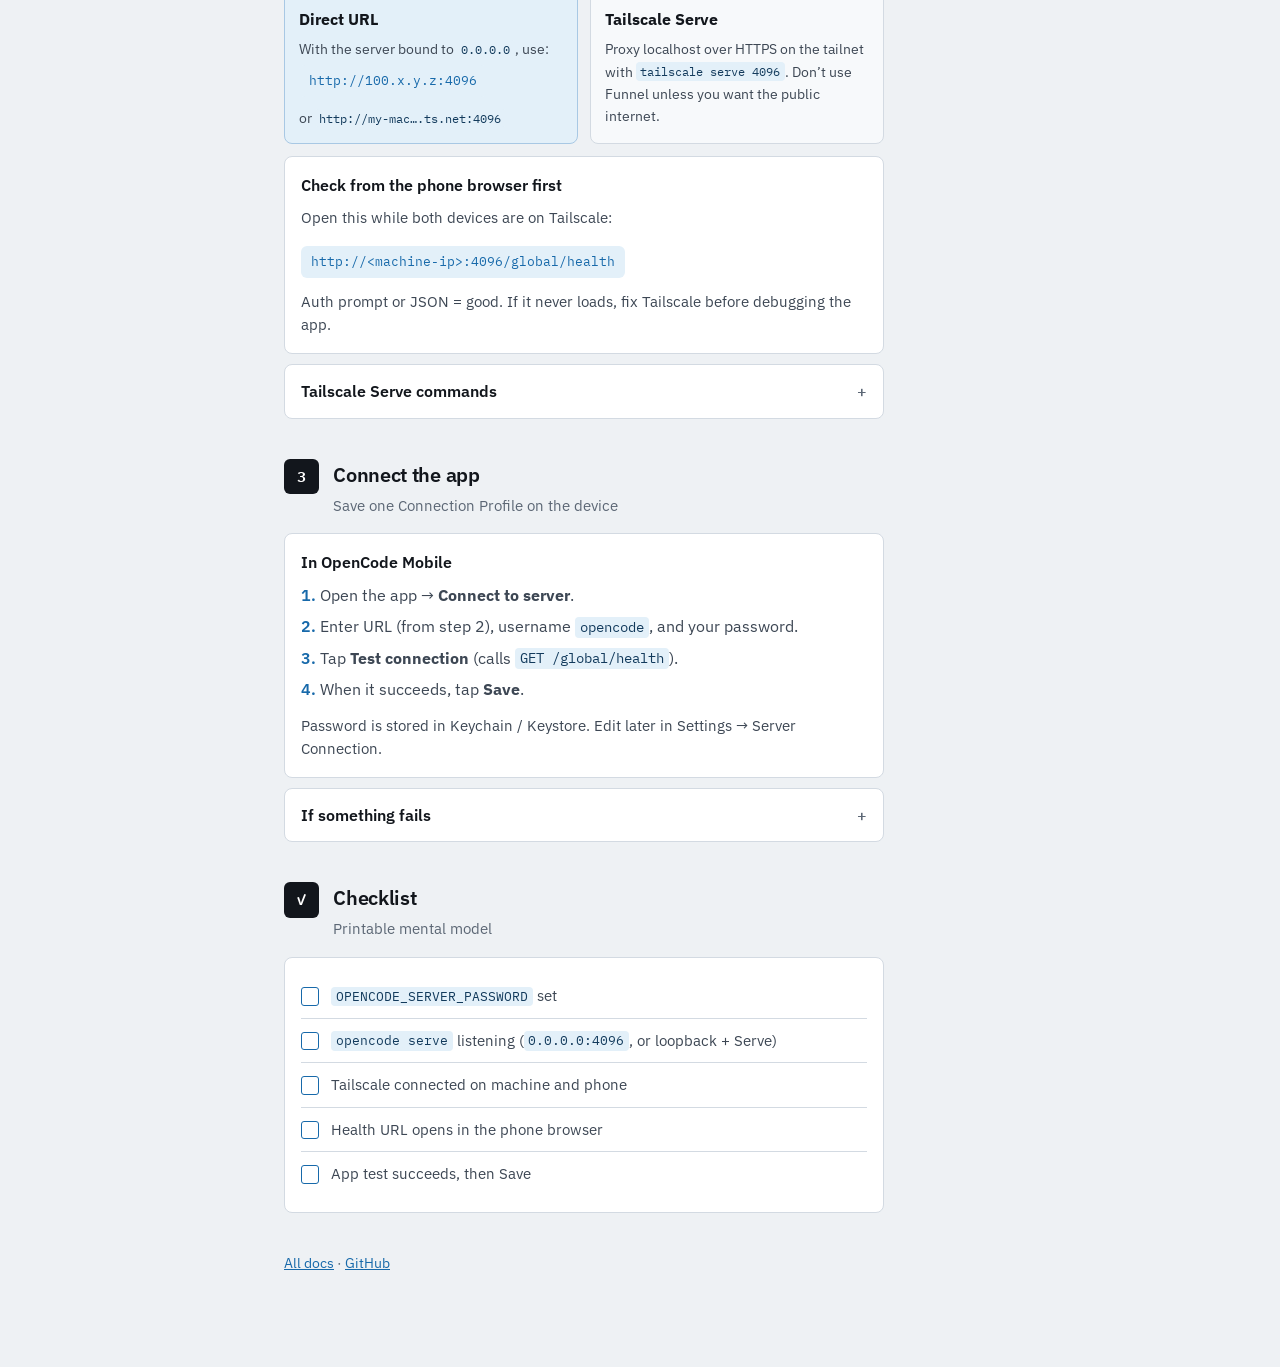
==== commit f2d44a59: "Rewrite the privacy policy to match shipped collection. Replace the stale “no product analytics” pag" ====
--- a/connecting/index.html
+++ b/connecting/index.html
@@ -20,6 +20,7 @@
         <a href="../install-play-internal/">Install · Play Closed</a>
         <a href="../connecting/" aria-current="page">Connect</a>
         <a href="../planned/">Planned</a>
+        <a href="../privacy/">Privacy</a>
       </nav>
       <a class="site-access" href="../connecting/" aria-current="page">Connect</a>
     </aside>
--- a/assets/site.css
+++ b/assets/site.css
@@ -13,6 +13,8 @@
   --warn-bg: #fff6e8;
   --warn-ink: #7a4a00;
   --warn-line: #efd2a3;
+  --ok: #1f7a4d;
+  --ok-line: #cfe3d6;
   --code-bg: #1b232c;
   --code-ink: #d7dee6;
   --radius: 8px;
@@ -328,6 +330,90 @@
   color: var(--muted);
   font-size: 0.95rem;
 }
+
+.scan-jump {
+  display: flex;
+  flex-wrap: wrap;
+  gap: 8px;
+  margin: 0 0 32px;
+}
+
+.scan-jump a {
+  text-decoration: none;
+  color: var(--ink-soft);
+  font-size: 0.82rem;
+  font-weight: 500;
+  padding: 6px 10px;
+  border: 1px solid var(--line);
+  border-radius: 999px;
+  background: var(--card);
+}
+
+.scan-jump a:hover {
+  border-color: var(--accent);
+  color: var(--accent);
+}
+
+.scan { margin-bottom: 36px; }
+
+.scan-head {
+  display: flex;
+  align-items: baseline;
+  justify-content: space-between;
+  gap: 12px;
+  margin-bottom: 8px;
+  padding-bottom: 8px;
+  border-bottom: 1px solid var(--line);
+}
+
+.scan-head h2 {
+  margin: 0;
+  font-size: 0.78rem;
+  font-weight: 600;
+  letter-spacing: 0.08em;
+  text-transform: uppercase;
+  color: var(--muted);
+  font-family: "IBM Plex Mono", ui-monospace, monospace;
+}
+
+.scan-count {
+  font-family: "IBM Plex Mono", ui-monospace, monospace;
+  font-size: 0.75rem;
+  color: var(--muted);
+}
+
+.scan-row {
+  padding: 14px 0;
+  border-bottom: 1px solid var(--line);
+}
+
+.scan-row:last-child { border-bottom: 0; }
+
+.scan-row strong {
+  display: block;
+  font-size: 1.05rem;
+  font-weight: 600;
+  letter-spacing: -0.01em;
+  margin-bottom: 2px;
+}
+
+.scan-row span {
+  display: block;
+  font-size: 0.92rem;
+  color: var(--ink-soft);
+  line-height: 1.45;
+}
+
+.scan.shipped .scan-head { border-bottom-color: var(--ok-line); }
+
+.scan.shipped .scan-row strong { color: var(--ok); }
+
+.scan.shipped .scan-row strong::before {
+  content: "✓ ";
+  font-weight: 500;
+}
+
+.scan.later .scan-row { opacity: 0.78; }
 
 .card {
   background: var(--card);
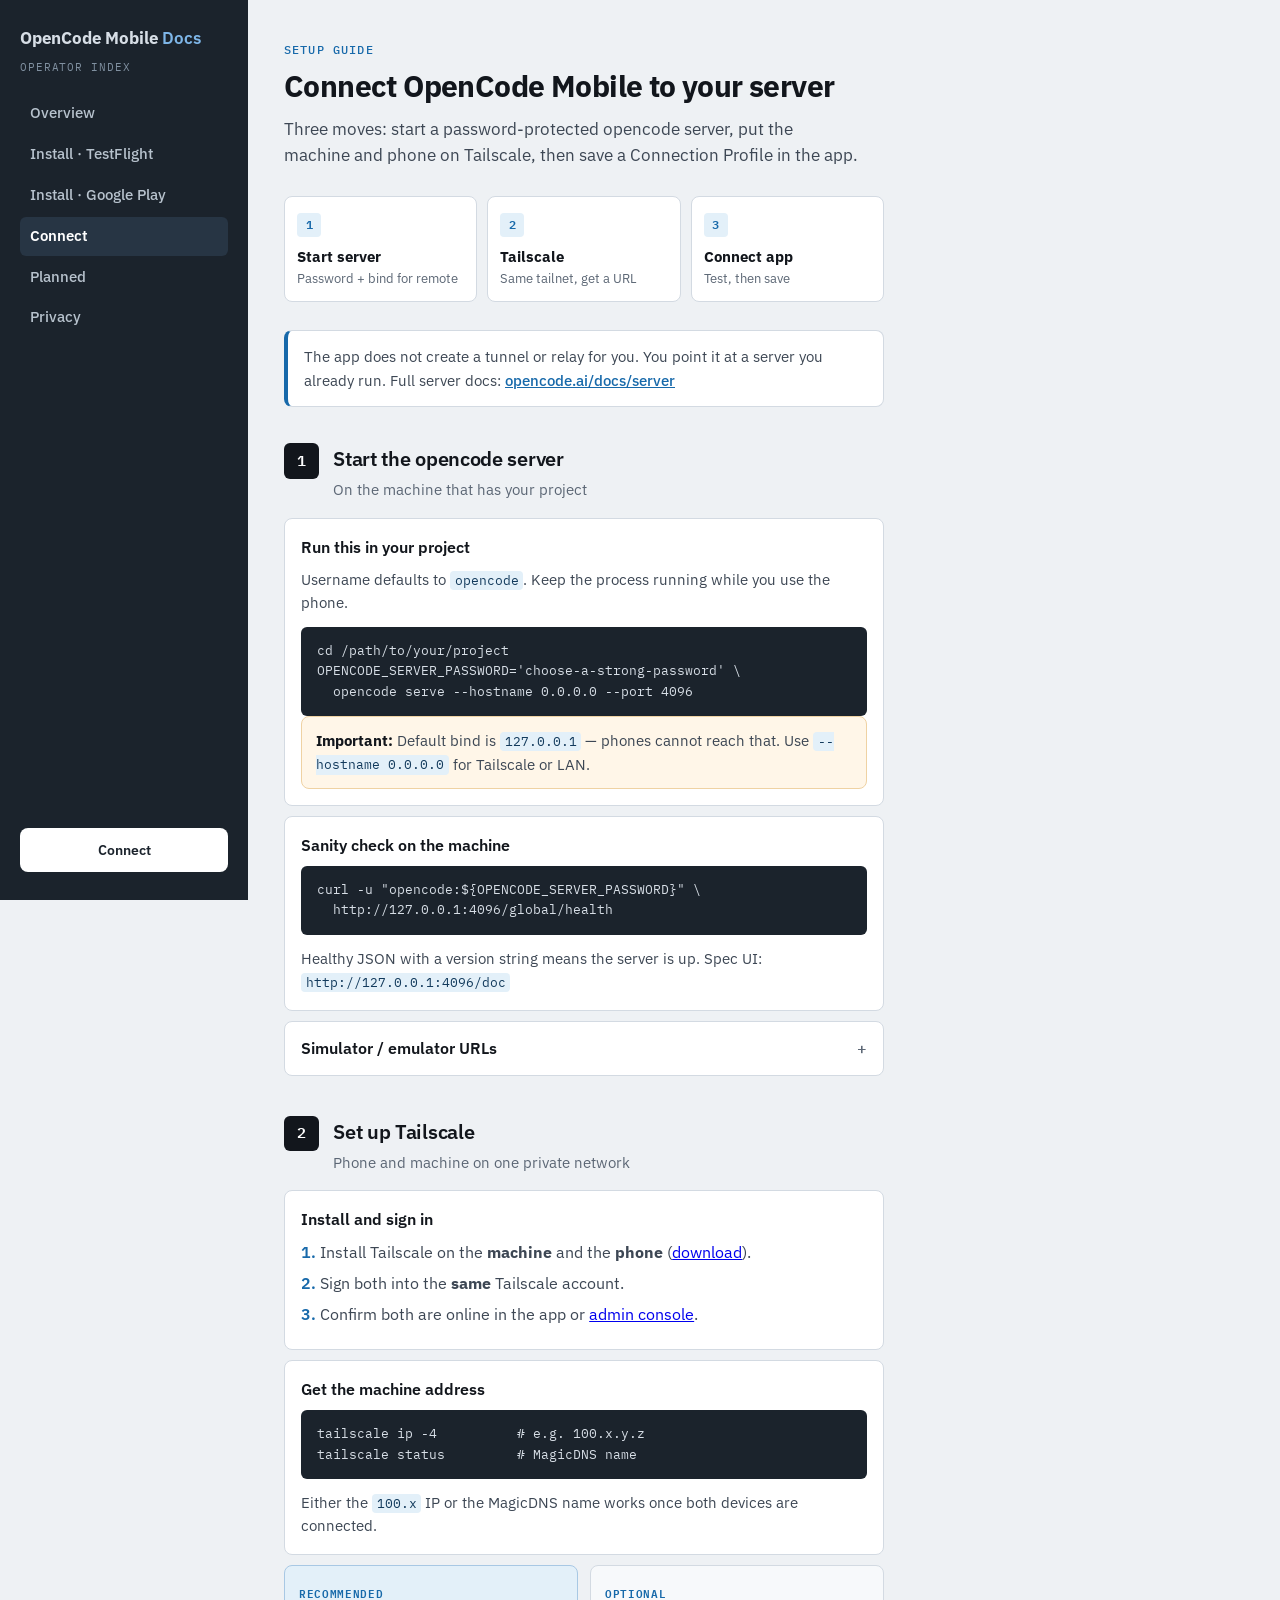
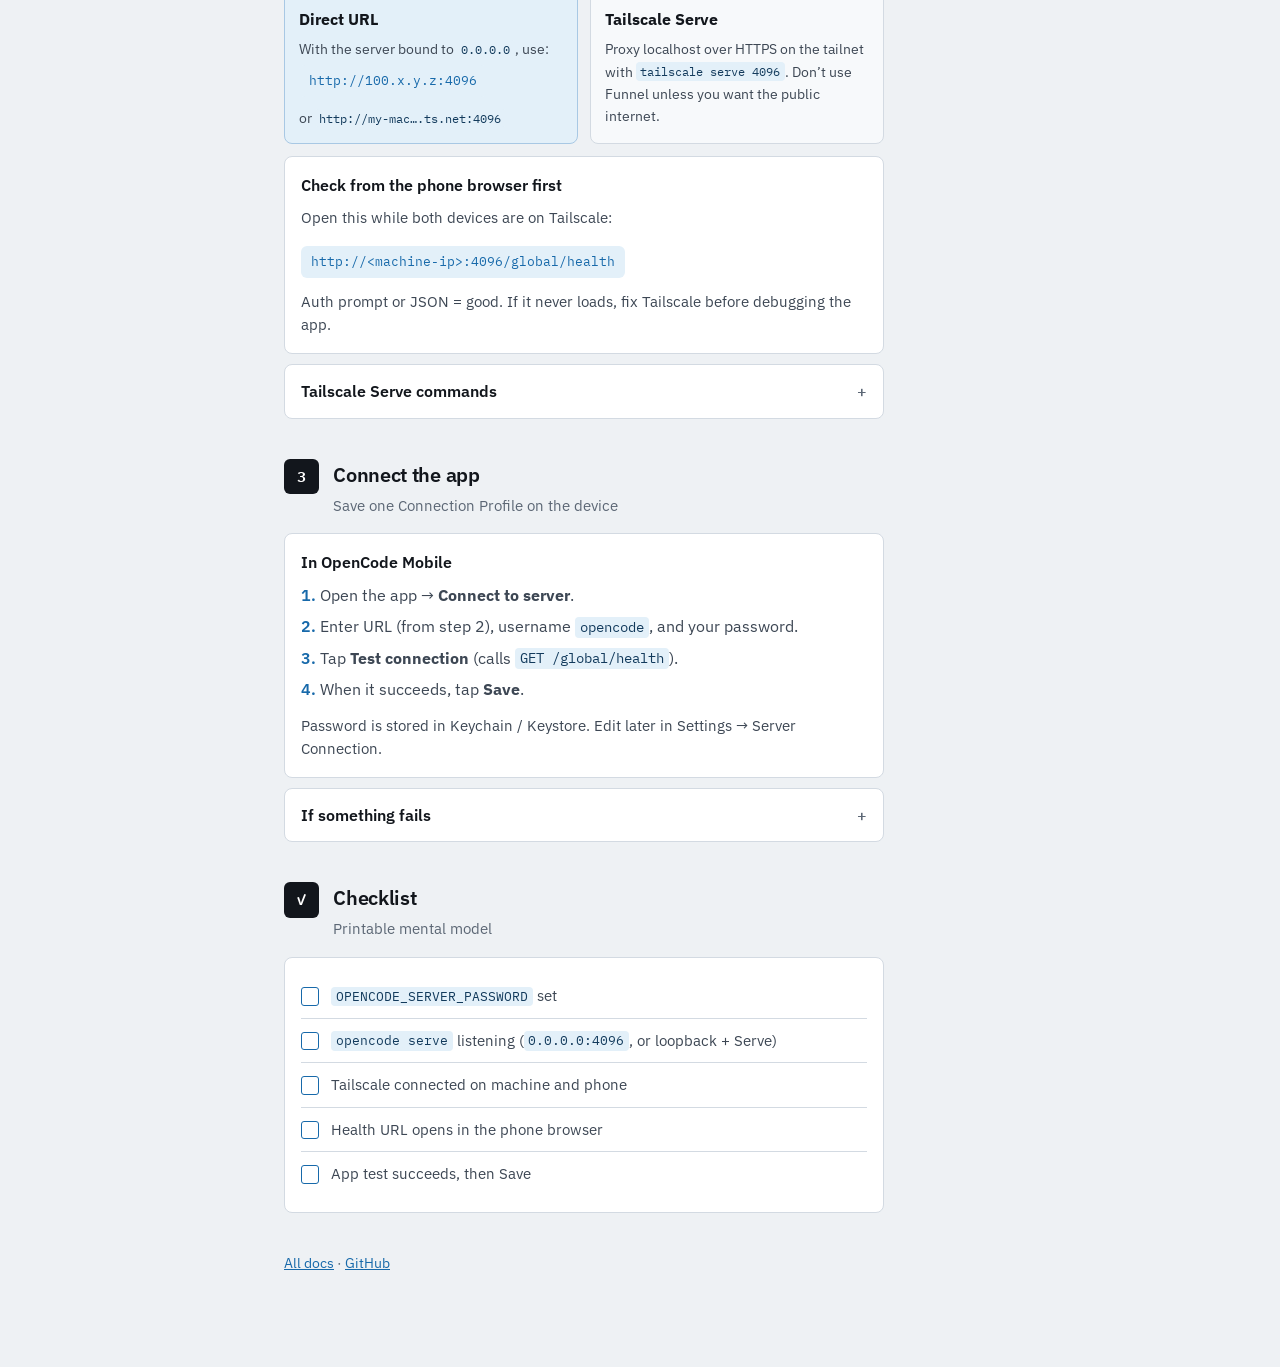
==== commit e27acae8: "Point Android installs at the public Play listing. Refresh the planned page from the current backlog" ====
--- a/connecting/index.html
+++ b/connecting/index.html
@@ -17,7 +17,7 @@
       <nav class="site-nav" aria-label="Site">
         <a href="../">Overview</a>
         <a href="../install-testflight/">Install · TestFlight</a>
-        <a href="../install-play-internal/">Install · Play Closed</a>
+        <a href="../install-play-internal/">Install · Google Play</a>
         <a href="../connecting/" aria-current="page">Connect</a>
         <a href="../planned/">Planned</a>
         <a href="../privacy/">Privacy</a>
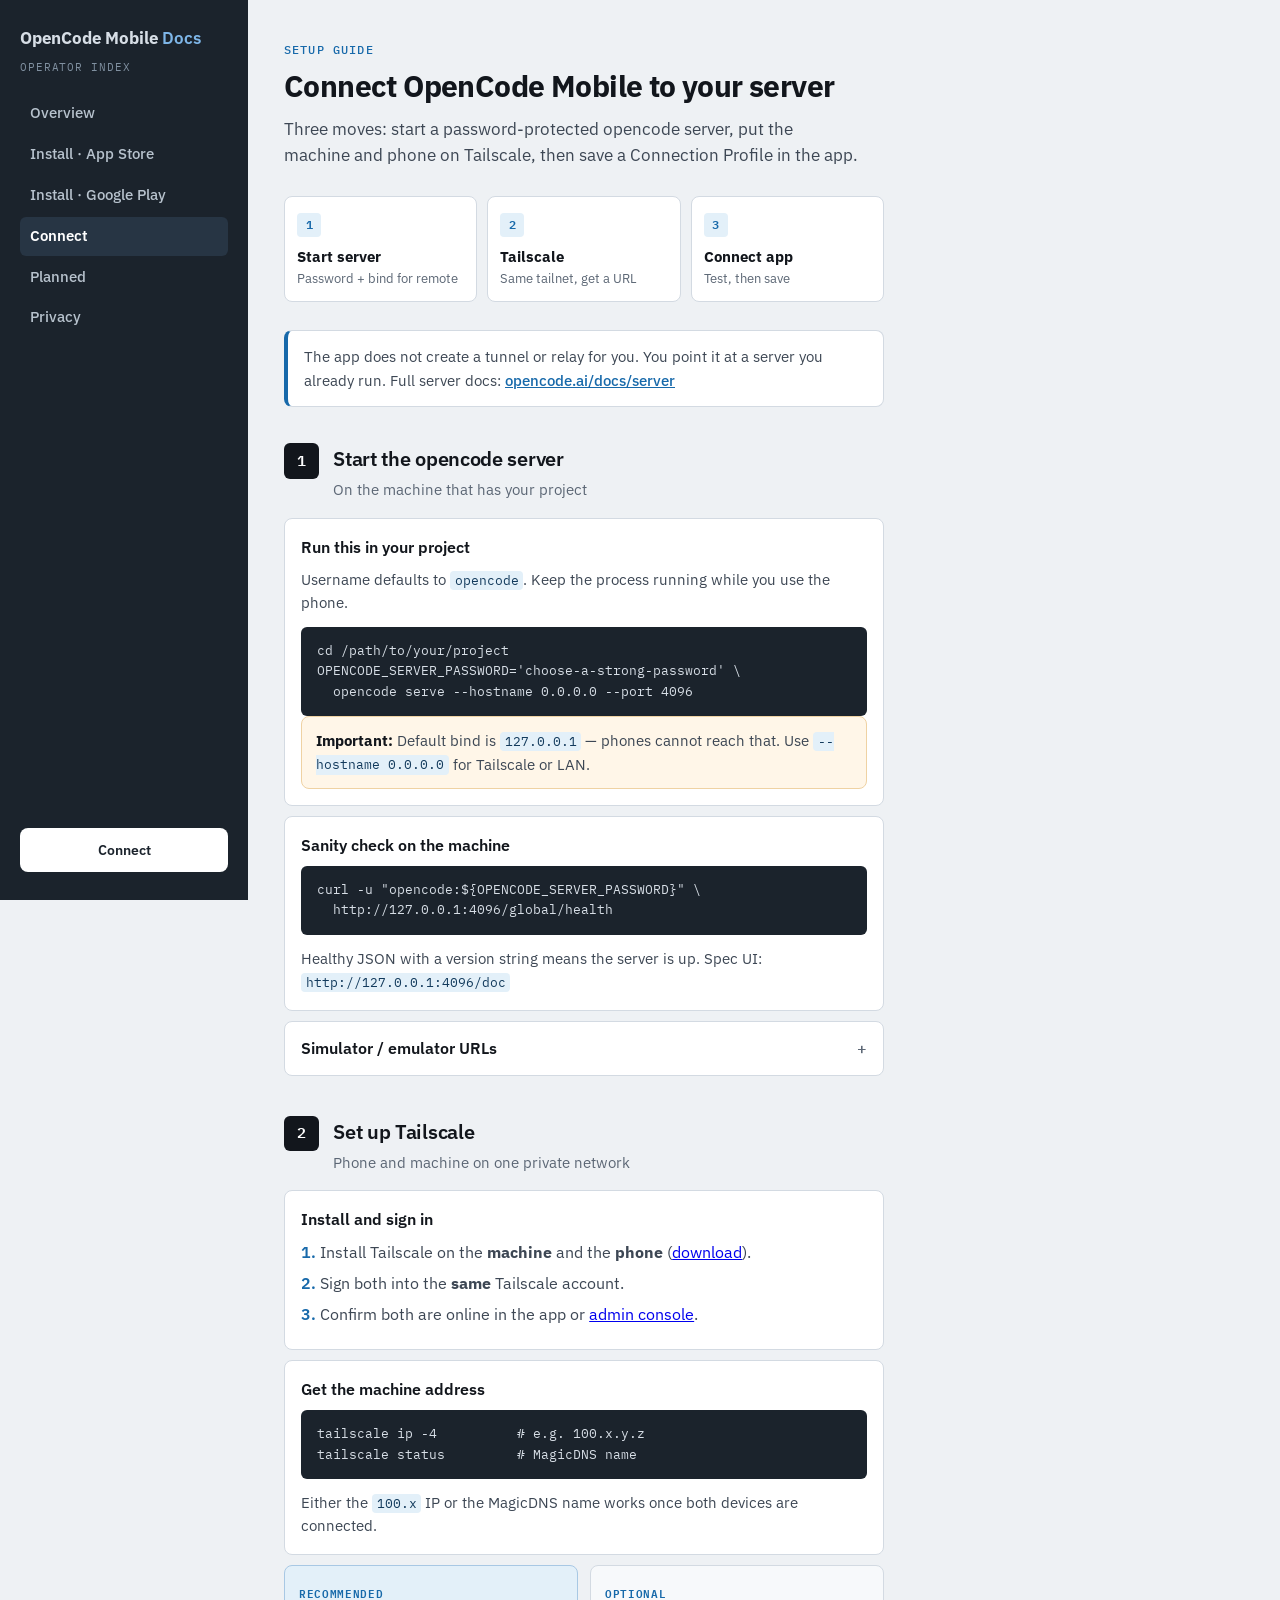
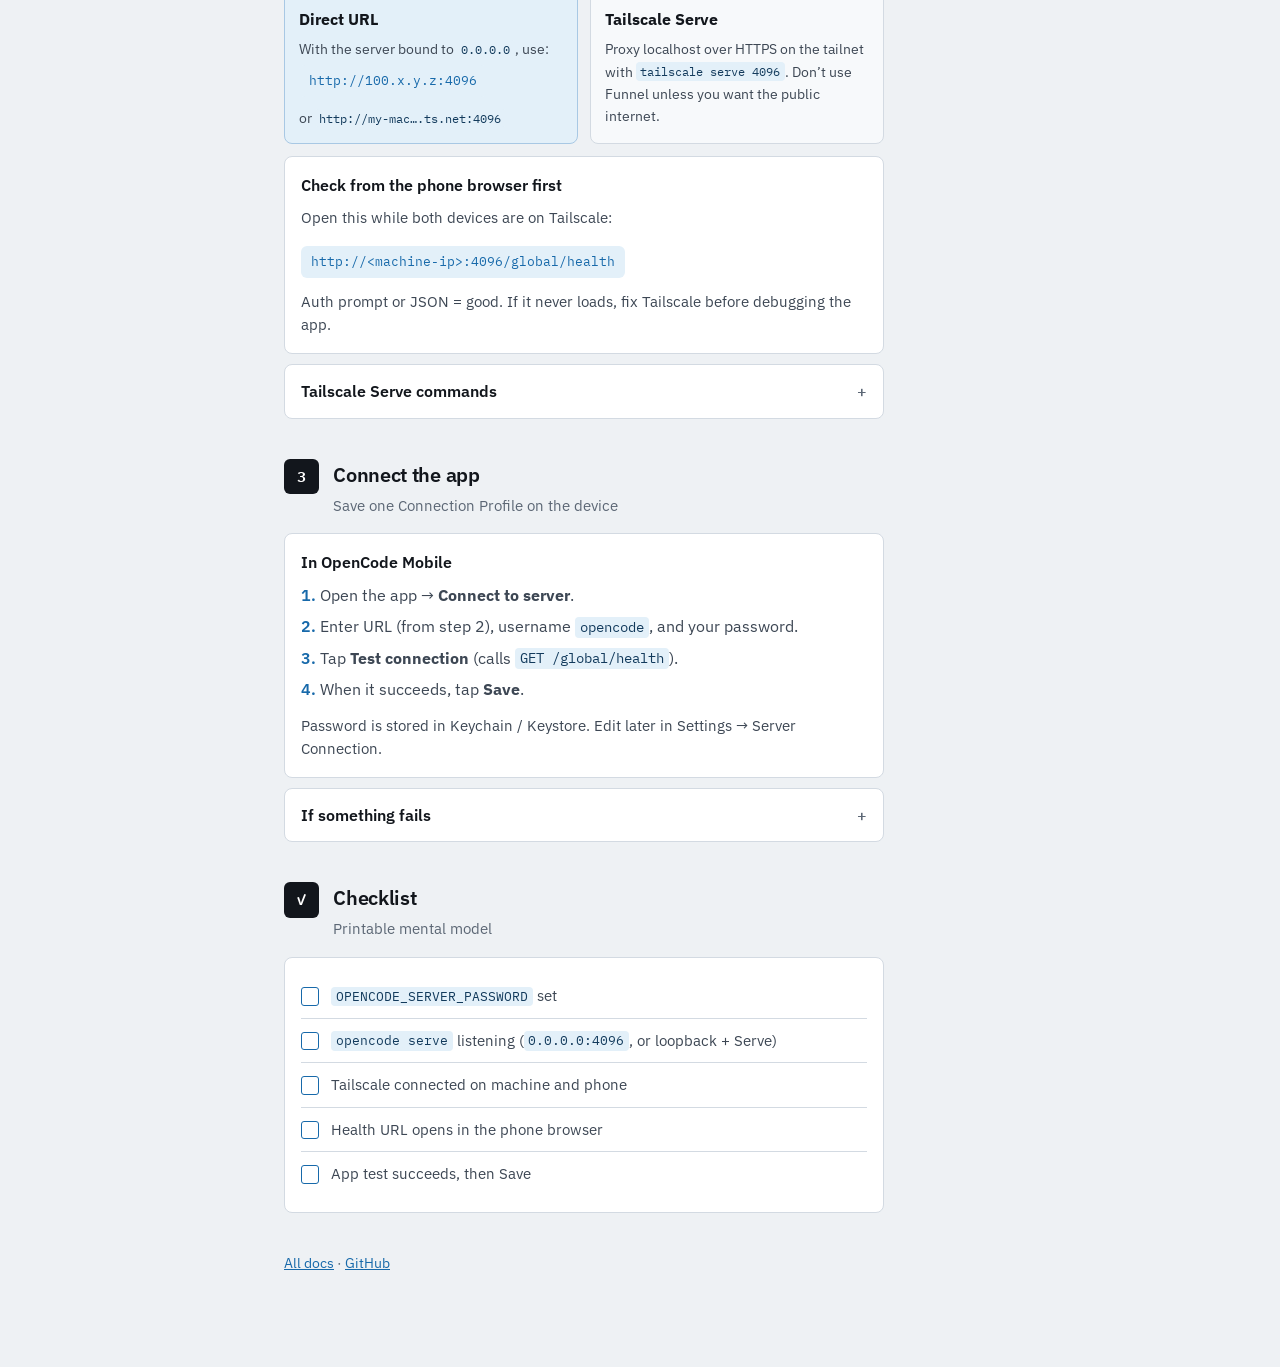
==== commit 08b02979: "Point iOS installs at the App Store and drop the TestFlight guide. The planned page now tracks the s" ====
--- a/connecting/index.html
+++ b/connecting/index.html
@@ -16,7 +16,7 @@
       <div class="site-tag">Operator index</div>
       <nav class="site-nav" aria-label="Site">
         <a href="../">Overview</a>
-        <a href="../install-testflight/">Install · TestFlight</a>
+        <a href="../install-app-store/">Install · App Store</a>
         <a href="../install-play-internal/">Install · Google Play</a>
         <a href="../connecting/" aria-current="page">Connect</a>
         <a href="../planned/">Planned</a>
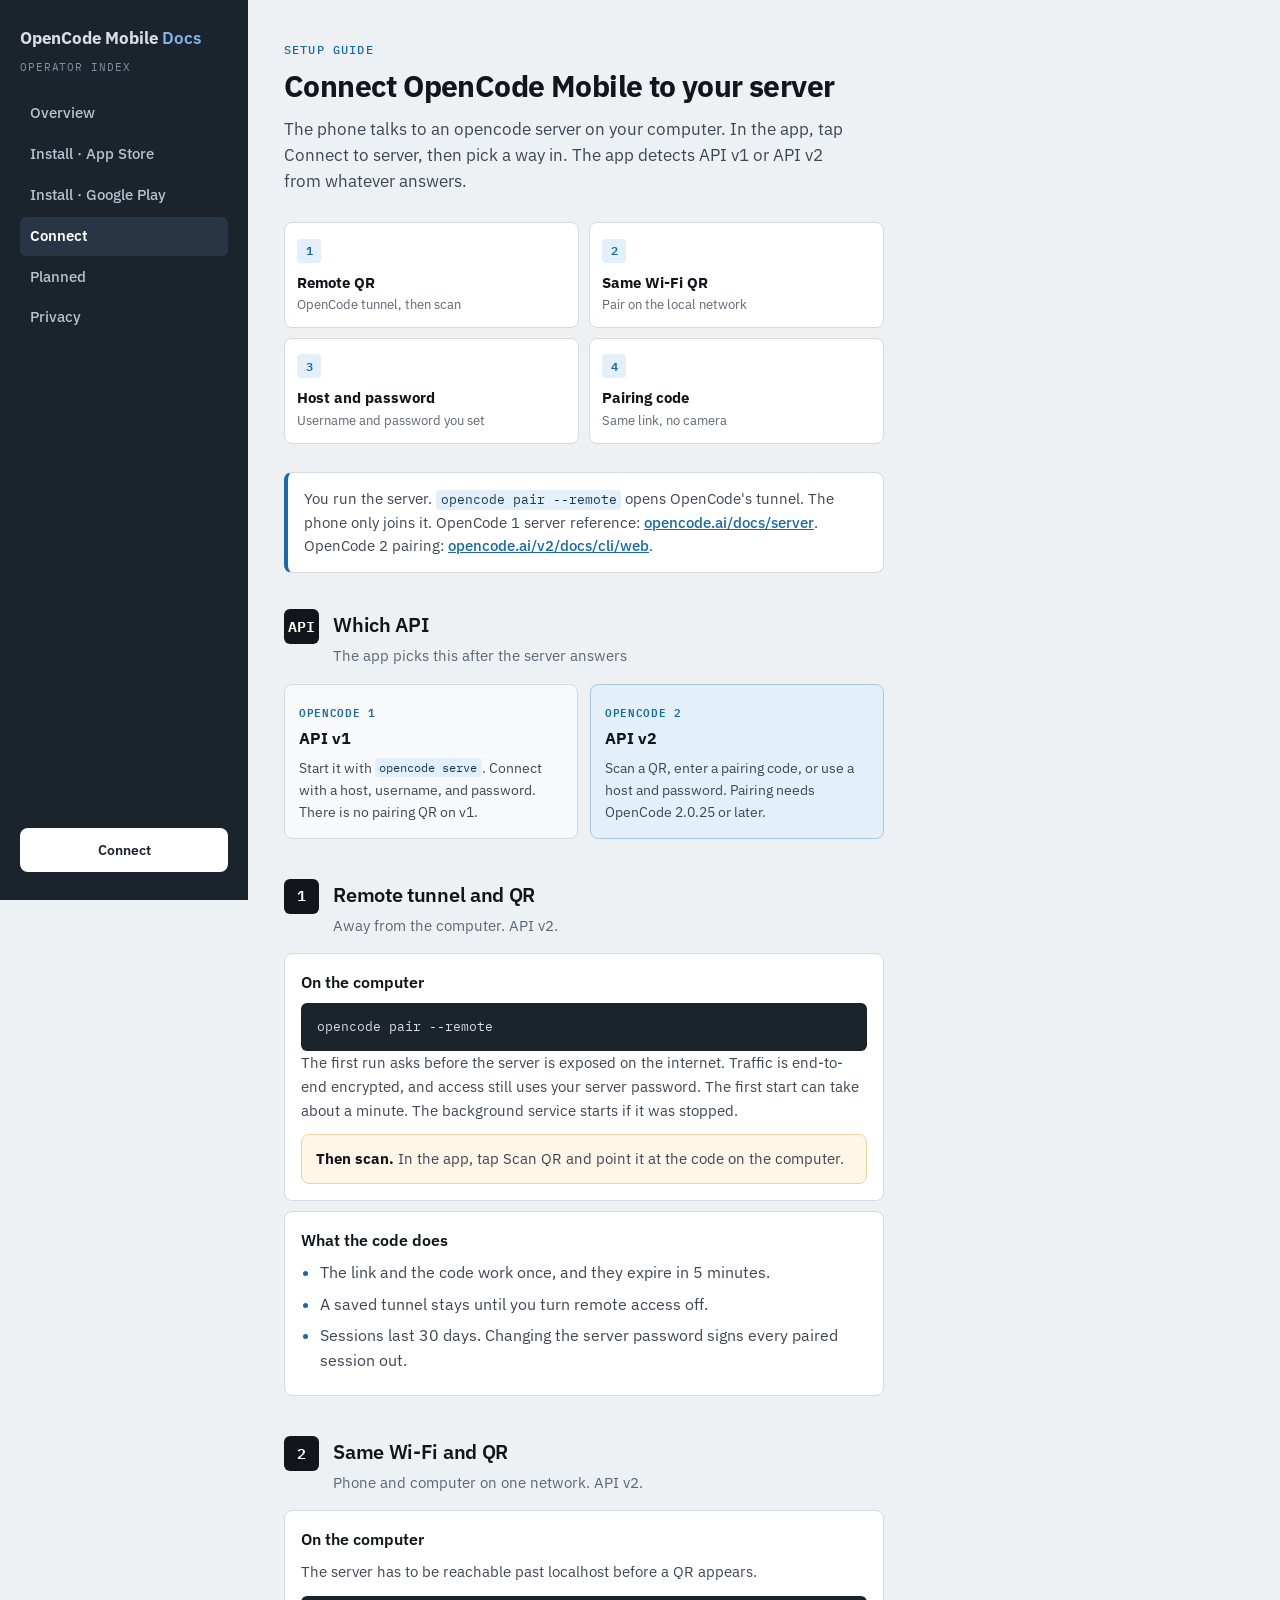
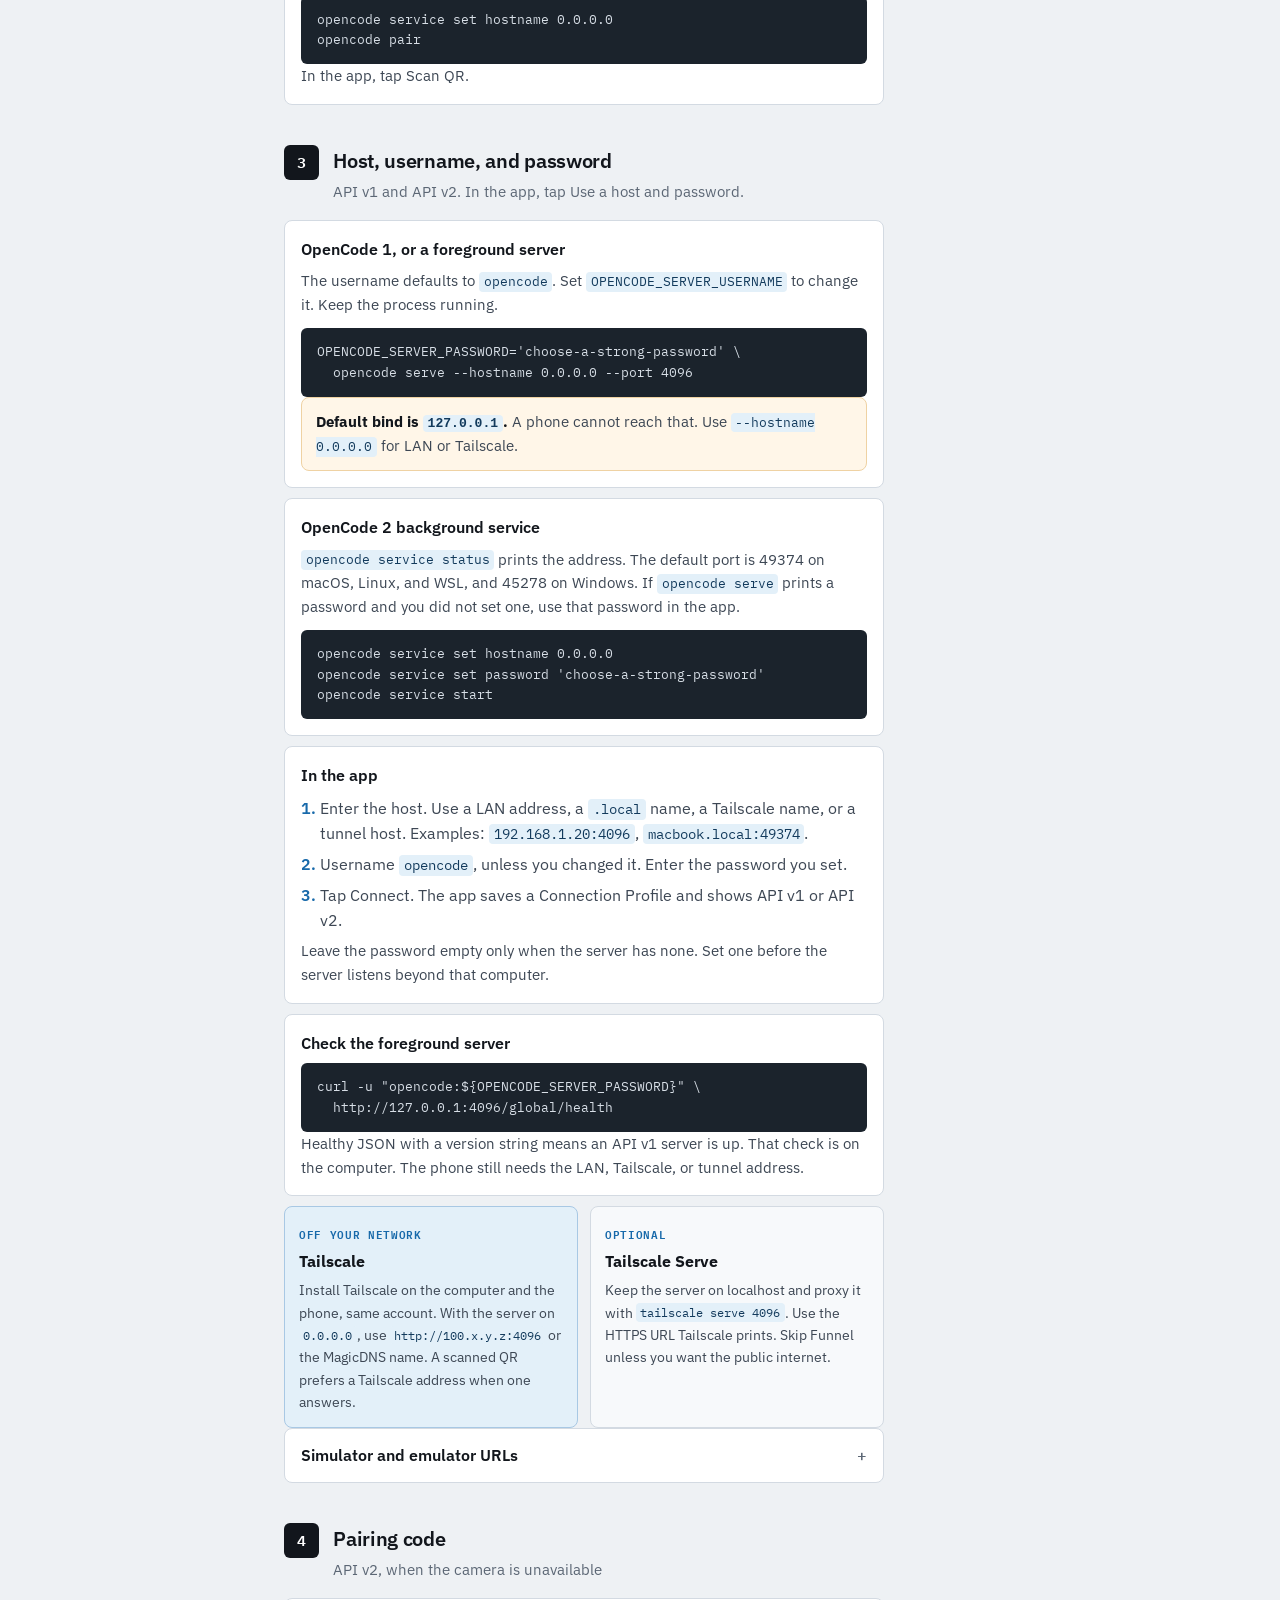
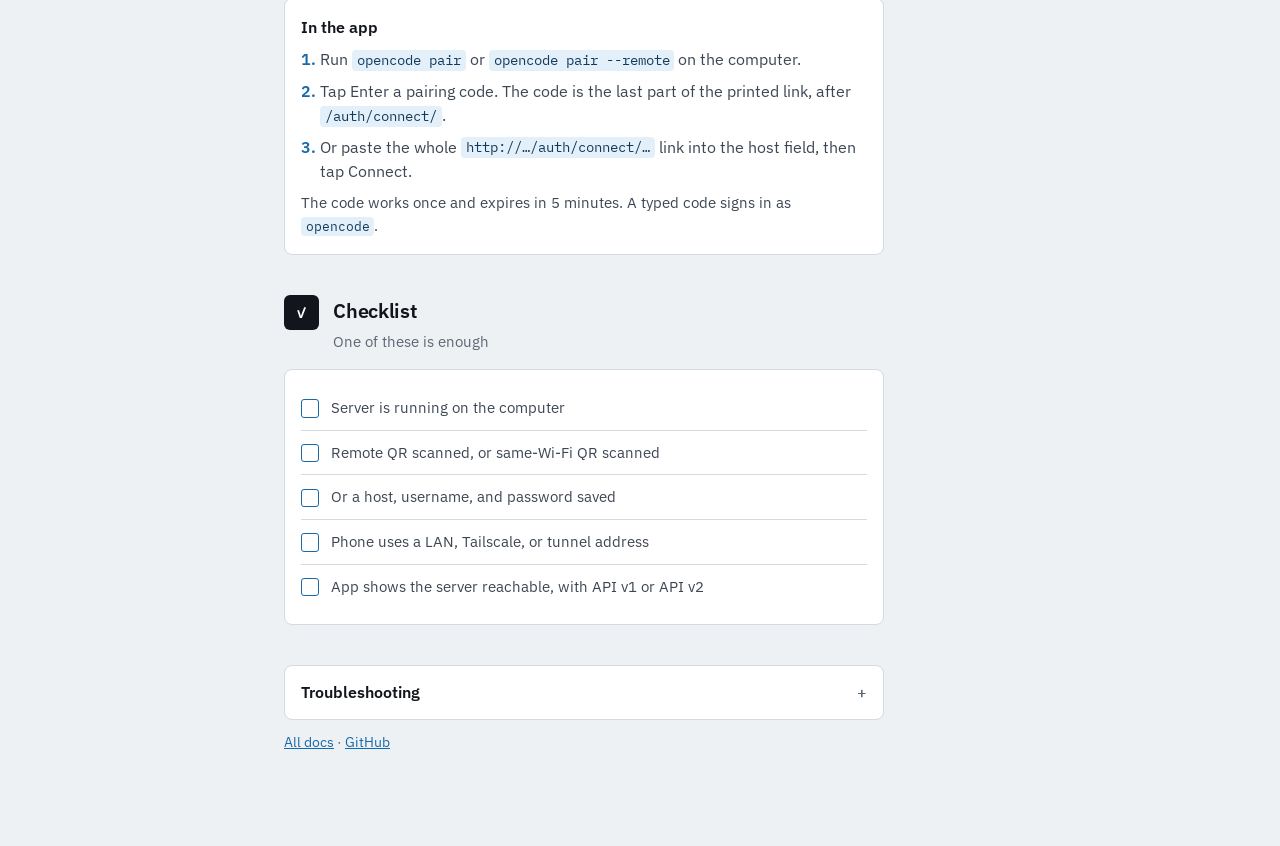
==== commit abc2941e: "Show the QR, tunnel, and password ways to reach a server. The connect guide only covered Tailscale p" ====
--- a/connecting/index.html
+++ b/connecting/index.html
@@ -28,198 +28,197 @@
     <div class="eyebrow">Setup guide</div>
     <h1>Connect OpenCode Mobile to your server</h1>
     <p class="lede">
-      Three moves: start a password-protected opencode server, put the machine and phone on Tailscale, then save a Connection Profile in the app.
+      The phone talks to an opencode server on your computer. In the app, tap Connect to server, then pick a way in. The app detects API v1 or API v2 from whatever answers.
     </p>
 
-    <div class="path" aria-label="Steps">
-      <a href="#server">
+    <div class="path cols-4" aria-label="Connection options">
+      <a href="#remote">
         <span class="n">1</span>
-        <strong>Start server</strong>
-        <span>Password + bind for remote</span>
-      </a>
-      <a href="#tailscale">
+        <strong>Remote QR</strong>
+        <span>OpenCode tunnel, then scan</span>
+      </a>
+      <a href="#wifi">
         <span class="n">2</span>
-        <strong>Tailscale</strong>
-        <span>Same tailnet, get a URL</span>
-      </a>
-      <a href="#app">
+        <strong>Same Wi-Fi QR</strong>
+        <span>Pair on the local network</span>
+      </a>
+      <a href="#password">
         <span class="n">3</span>
-        <strong>Connect app</strong>
-        <span>Test, then save</span>
+        <strong>Host and password</strong>
+        <span>Username and password you set</span>
+      </a>
+      <a href="#code">
+        <span class="n">4</span>
+        <strong>Pairing code</strong>
+        <span>Same link, no camera</span>
       </a>
     </div>
 
     <p class="note">
-      The app does not create a tunnel or relay for you. You point it at a server you already run.
-      Full server docs: <a href="https://opencode.ai/docs/server/">opencode.ai/docs/server</a>
+      You run the server. <code>opencode pair --remote</code> opens OpenCode's tunnel. The phone only joins it.
+      OpenCode 1 server reference: <a href="https://opencode.ai/docs/server/">opencode.ai/docs/server</a>.
+      OpenCode 2 pairing: <a href="https://opencode.ai/v2/docs/cli/web/">opencode.ai/v2/docs/cli/web</a>.
     </p>
 
-    <section id="server">
+    <section id="api">
+      <div class="section-head">
+        <div class="step-badge">API</div>
+        <div>
+          <h2>Which API</h2>
+          <p>The app picks this after the server answers</p>
+        </div>
+      </div>
+      <div class="grid-2">
+        <div class="option">
+          <span class="label">OpenCode 1</span>
+          <h3>API v1</h3>
+          <p>Start it with <code>opencode serve</code>. Connect with a host, username, and password. There is no pairing QR on v1.</p>
+        </div>
+        <div class="option preferred">
+          <span class="label">OpenCode 2</span>
+          <h3>API v2</h3>
+          <p>Scan a QR, enter a pairing code, or use a host and password. Pairing needs OpenCode 2.0.25 or later.</p>
+        </div>
+      </div>
+    </section>
+
+    <section id="remote">
       <div class="section-head">
         <div class="step-badge">1</div>
         <div>
-          <h2>Start the opencode server</h2>
-          <p>On the machine that has your project</p>
-        </div>
-      </div>
-
-      <div class="card">
-        <h3>Run this in your project</h3>
-        <p>Username defaults to <code>opencode</code>. Keep the process running while you use the phone.</p>
-        <pre><code>cd /path/to/your/project
-OPENCODE_SERVER_PASSWORD='choose-a-strong-password' \
+          <h2>Remote tunnel and QR</h2>
+          <p>Away from the computer. API v2.</p>
+        </div>
+      </div>
+      <div class="card">
+        <h3>On the computer</h3>
+        <pre><code>opencode pair --remote</code></pre>
+        <p>The first run asks before the server is exposed on the internet. Traffic is end-to-end encrypted, and access still uses your server password. The first start can take about a minute. The background service starts if it was stopped.</p>
+        <p class="callout">
+          <strong>Then scan.</strong> In the app, tap Scan QR and point it at the code on the computer.
+        </p>
+      </div>
+      <div class="card">
+        <h3>What the code does</h3>
+        <ul class="clean">
+          <li>The link and the code work once, and they expire in 5 minutes.</li>
+          <li>A saved tunnel stays until you turn remote access off.</li>
+          <li>Sessions last 30 days. Changing the server password signs every paired session out.</li>
+        </ul>
+      </div>
+    </section>
+
+    <section id="wifi">
+      <div class="section-head">
+        <div class="step-badge">2</div>
+        <div>
+          <h2>Same Wi-Fi and QR</h2>
+          <p>Phone and computer on one network. API v2.</p>
+        </div>
+      </div>
+      <div class="card">
+        <h3>On the computer</h3>
+        <p>The server has to be reachable past localhost before a QR appears.</p>
+        <pre><code>opencode service set hostname 0.0.0.0
+opencode pair</code></pre>
+        <p>In the app, tap Scan QR.</p>
+      </div>
+    </section>
+
+    <section id="password">
+      <div class="section-head">
+        <div class="step-badge">3</div>
+        <div>
+          <h2>Host, username, and password</h2>
+          <p>API v1 and API v2. In the app, tap Use a host and password.</p>
+        </div>
+      </div>
+
+      <div class="card">
+        <h3>OpenCode 1, or a foreground server</h3>
+        <p>The username defaults to <code>opencode</code>. Set <code>OPENCODE_SERVER_USERNAME</code> to change it. Keep the process running.</p>
+        <pre><code>OPENCODE_SERVER_PASSWORD='choose-a-strong-password' \
   opencode serve --hostname 0.0.0.0 --port 4096</code></pre>
         <p class="callout">
-          <strong>Important:</strong> Default bind is <code>127.0.0.1</code> — phones cannot reach that.
-          Use <code>--hostname 0.0.0.0</code> for Tailscale or LAN.
+          <strong>Default bind is <code>127.0.0.1</code>.</strong> A phone cannot reach that. Use <code>--hostname 0.0.0.0</code> for LAN or Tailscale.
         </p>
       </div>
 
       <div class="card">
-        <h3>Sanity check on the machine</h3>
+        <h3>OpenCode 2 background service</h3>
+        <p><code>opencode service status</code> prints the address. The default port is 49374 on macOS, Linux, and WSL, and 45278 on Windows. If <code>opencode serve</code> prints a password and you did not set one, use that password in the app.</p>
+        <pre><code>opencode service set hostname 0.0.0.0
+opencode service set password 'choose-a-strong-password'
+opencode service start</code></pre>
+      </div>
+
+      <div class="card">
+        <h3>In the app</h3>
+        <ol class="clean">
+          <li>Enter the host. Use a LAN address, a <code>.local</code> name, a Tailscale name, or a tunnel host. Examples: <code>192.168.1.20:4096</code>, <code>macbook.local:49374</code>.</li>
+          <li>Username <code>opencode</code>, unless you changed it. Enter the password you set.</li>
+          <li>Tap Connect. The app saves a Connection Profile and shows API v1 or API v2.</li>
+        </ol>
+        <p>Leave the password empty only when the server has none. Set one before the server listens beyond that computer.</p>
+      </div>
+
+      <div class="card">
+        <h3>Check the foreground server</h3>
         <pre><code>curl -u "opencode:${OPENCODE_SERVER_PASSWORD}" \
   http://127.0.0.1:4096/global/health</code></pre>
-        <p style="margin-top:12px;margin-bottom:0">Healthy JSON with a version string means the server is up. Spec UI: <code>http://127.0.0.1:4096/doc</code></p>
+        <p>Healthy JSON with a version string means an API v1 server is up. That check is on the computer. The phone still needs the LAN, Tailscale, or tunnel address.</p>
+      </div>
+
+      <div class="grid-2">
+        <div class="option preferred">
+          <span class="label">Off your network</span>
+          <h3>Tailscale</h3>
+          <p>Install Tailscale on the computer and the phone, same account. With the server on <code>0.0.0.0</code>, use <code>http://100.x.y.z:4096</code> or the MagicDNS name. A scanned QR prefers a Tailscale address when one answers.</p>
+        </div>
+        <div class="option">
+          <span class="label">Optional</span>
+          <h3>Tailscale Serve</h3>
+          <p>Keep the server on localhost and proxy it with <code>tailscale serve 4096</code>. Use the HTTPS URL Tailscale prints. Skip Funnel unless you want the public internet.</p>
+        </div>
       </div>
 
       <details>
-        <summary>Simulator / emulator URLs</summary>
+        <summary>Simulator and emulator URLs</summary>
         <div class="body">
           <table>
             <thead>
               <tr><th>Target</th><th>Base URL</th></tr>
             </thead>
             <tbody>
-              <tr><td>iOS Simulator (same Mac)</td><td><code>http://127.0.0.1:4096</code></td></tr>
+              <tr><td>iOS Simulator on the same Mac</td><td><code>http://127.0.0.1:4096</code></td></tr>
               <tr><td>Android emulator</td><td><code>http://10.0.2.2:4096</code></td></tr>
-              <tr><td>Physical phone</td><td>Tailscale URL in step 2</td></tr>
+              <tr><td>Physical phone</td><td>LAN, Tailscale, or the remote tunnel</td></tr>
             </tbody>
           </table>
           <p style="margin:12px 0 0;color:var(--ink-soft);font-size:0.92rem">
-            Don’t expose plain public HTTP on the open internet.
+            Use the port your server actually printed. OpenCode 2's background service is often 49374. The 4096 examples above are for <code>opencode serve</code>.
           </p>
         </div>
       </details>
     </section>
 
-    <section id="tailscale">
-      <div class="section-head">
-        <div class="step-badge">2</div>
-        <div>
-          <h2>Set up Tailscale</h2>
-          <p>Phone and machine on one private network</p>
-        </div>
-      </div>
-
-      <div class="card">
-        <h3>Install and sign in</h3>
+    <section id="code">
+      <div class="section-head">
+        <div class="step-badge">4</div>
+        <div>
+          <h2>Pairing code</h2>
+          <p>API v2, when the camera is unavailable</p>
+        </div>
+      </div>
+      <div class="card">
+        <h3>In the app</h3>
         <ol class="clean">
-          <li>Install Tailscale on the <strong>machine</strong> and the <strong>phone</strong> (<a href="https://tailscale.com/download">download</a>).</li>
-          <li>Sign both into the <strong>same</strong> Tailscale account.</li>
-          <li>Confirm both are online in the app or <a href="https://login.tailscale.com/admin/machines">admin console</a>.</li>
+          <li>Run <code>opencode pair</code> or <code>opencode pair --remote</code> on the computer.</li>
+          <li>Tap Enter a pairing code. The code is the last part of the printed link, after <code>/auth/connect/</code>.</li>
+          <li>Or paste the whole <code>http://…/auth/connect/…</code> link into the host field, then tap Connect.</li>
         </ol>
-      </div>
-
-      <div class="card">
-        <h3>Get the machine address</h3>
-        <pre><code>tailscale ip -4          # e.g. 100.x.y.z
-tailscale status         # MagicDNS name</code></pre>
-        <p style="margin-top:12px;margin-bottom:0">
-          Either the <code>100.x</code> IP or the MagicDNS name works once both devices are connected.
-        </p>
-      </div>
-
-      <div class="grid-2">
-        <div class="option preferred">
-          <span class="label">Recommended</span>
-          <h3>Direct URL</h3>
-          <p>With the server bound to <code>0.0.0.0</code>, use:</p>
-          <div class="url-pill">http://100.x.y.z:4096</div>
-          <p style="margin-top:10px">or <code>http://my-mac….ts.net:4096</code></p>
-        </div>
-        <div class="option">
-          <span class="label">Optional</span>
-          <h3>Tailscale Serve</h3>
-          <p>Proxy localhost over HTTPS on the tailnet with <code>tailscale serve 4096</code>. Don’t use Funnel unless you want the public internet.</p>
-        </div>
-      </div>
-
-      <div class="card" style="margin-top:12px">
-        <h3>Check from the phone browser first</h3>
-        <p>Open this while both devices are on Tailscale:</p>
-        <div class="url-pill">http://&lt;machine-ip&gt;:4096/global/health</div>
-        <p style="margin-top:12px;margin-bottom:0">
-          Auth prompt or JSON = good. If it never loads, fix Tailscale before debugging the app.
-        </p>
-      </div>
-
-      <details>
-        <summary>Tailscale Serve commands</summary>
-        <div class="body">
-          <pre><code># Terminal 1 — loopback is fine behind Serve
-OPENCODE_SERVER_PASSWORD='…' \
-  opencode serve --hostname 127.0.0.1 --port 4096
-
-# Terminal 2
-tailscale serve 4096</code></pre>
-          <p style="margin:12px 0 0;color:var(--ink-soft);font-size:0.92rem">
-            Use the HTTPS URL Tailscale prints. Needs HTTPS certs enabled for the tailnet.
-            See <a href="https://tailscale.com/docs/features/tailscale-serve">Tailscale Serve</a>.
-          </p>
-        </div>
-      </details>
-    </section>
-
-    <section id="app">
-      <div class="section-head">
-        <div class="step-badge">3</div>
-        <div>
-          <h2>Connect the app</h2>
-          <p>Save one Connection Profile on the device</p>
-        </div>
-      </div>
-
-      <div class="card">
-        <h3>In OpenCode Mobile</h3>
-        <ol class="clean">
-          <li>Open the app → <strong>Connect to server</strong>.</li>
-          <li>Enter URL (from step 2), username <code>opencode</code>, and your password.</li>
-          <li>Tap <strong>Test connection</strong> (calls <code>GET /global/health</code>).</li>
-          <li>When it succeeds, tap <strong>Save</strong>.</li>
-        </ol>
-        <p style="margin-top:12px;margin-bottom:0">
-          Password is stored in Keychain / Keystore. Edit later in Settings → Server Connection.
-        </p>
-      </div>
-
-      <details>
-        <summary>If something fails</summary>
-        <div class="body">
-          <table>
-            <thead>
-              <tr><th>Symptom</th><th>Likely cause</th></tr>
-            </thead>
-            <tbody>
-              <tr>
-                <td>Unreachable / timeout</td>
-                <td>Server down; still on <code>127.0.0.1</code>; Tailscale offline; wrong IP/port</td>
-              </tr>
-              <tr>
-                <td>Authentication failed</td>
-                <td>Wrong password or username</td>
-              </tr>
-              <tr>
-                <td>Works in simulator, not phone</td>
-                <td>Phone needs Tailscale URL, not localhost</td>
-              </tr>
-              <tr>
-                <td>Android emulator can’t reach host</td>
-                <td>Use <code>http://10.0.2.2:4096</code></td>
-              </tr>
-            </tbody>
-          </table>
-        </div>
-      </details>
+        <p>The code works once and expires in 5 minutes. A typed code signs in as <code>opencode</code>.</p>
+      </div>
     </section>
 
     <section id="checklist">
@@ -227,19 +226,60 @@
         <div class="step-badge">✓</div>
         <div>
           <h2>Checklist</h2>
-          <p>Printable mental model</p>
+          <p>One of these is enough</p>
         </div>
       </div>
       <div class="card">
         <ul class="checklist">
-          <li><span class="box" aria-hidden="true"></span><span><code>OPENCODE_SERVER_PASSWORD</code> set</span></li>
-          <li><span class="box" aria-hidden="true"></span><span><code>opencode serve</code> listening (<code>0.0.0.0:4096</code>, or loopback + Serve)</span></li>
-          <li><span class="box" aria-hidden="true"></span><span>Tailscale connected on machine and phone</span></li>
-          <li><span class="box" aria-hidden="true"></span><span>Health URL opens in the phone browser</span></li>
-          <li><span class="box" aria-hidden="true"></span><span>App test succeeds, then Save</span></li>
+          <li><span class="box" aria-hidden="true"></span><span>Server is running on the computer</span></li>
+          <li><span class="box" aria-hidden="true"></span><span>Remote QR scanned, or same-Wi-Fi QR scanned</span></li>
+          <li><span class="box" aria-hidden="true"></span><span>Or a host, username, and password saved</span></li>
+          <li><span class="box" aria-hidden="true"></span><span>Phone uses a LAN, Tailscale, or tunnel address</span></li>
+          <li><span class="box" aria-hidden="true"></span><span>App shows the server reachable, with API v1 or API v2</span></li>
         </ul>
       </div>
     </section>
+
+    <details>
+      <summary>Troubleshooting</summary>
+      <div class="body">
+        <table>
+          <thead>
+            <tr><th>Symptom</th><th>Likely cause</th></tr>
+          </thead>
+          <tbody>
+            <tr>
+              <td>QR never prints</td>
+              <td>Server still bound to localhost. Set hostname to <code>0.0.0.0</code>, or run <code>opencode pair --remote</code>.</td>
+            </tr>
+            <tr>
+              <td>Scan fails</td>
+              <td>Code expired after 5 minutes, or pairing changed. Use a host and password, or type a fresh pairing code.</td>
+            </tr>
+            <tr>
+              <td>Unreachable or timeout</td>
+              <td>Server stopped, still on <code>127.0.0.1</code>, wrong port, phone on another network, or Tailscale offline.</td>
+            </tr>
+            <tr>
+              <td>Authentication failed</td>
+              <td>Wrong username or password. A new server password signs existing sessions out.</td>
+            </tr>
+            <tr>
+              <td>Works in the simulator, not on the phone</td>
+              <td>The phone needs a LAN, Tailscale, or tunnel address.</td>
+            </tr>
+            <tr>
+              <td>Android emulator cannot reach the host</td>
+              <td>Use <code>http://10.0.2.2:4096</code>, or the port the server printed.</td>
+            </tr>
+            <tr>
+              <td>Saved tunnel stops working</td>
+              <td>Remote access was turned off. Run <code>opencode pair --remote</code> again and scan.</td>
+            </tr>
+          </tbody>
+        </table>
+      </div>
+    </details>
 
     <p class="footer">
       <a href="../">All docs</a>
